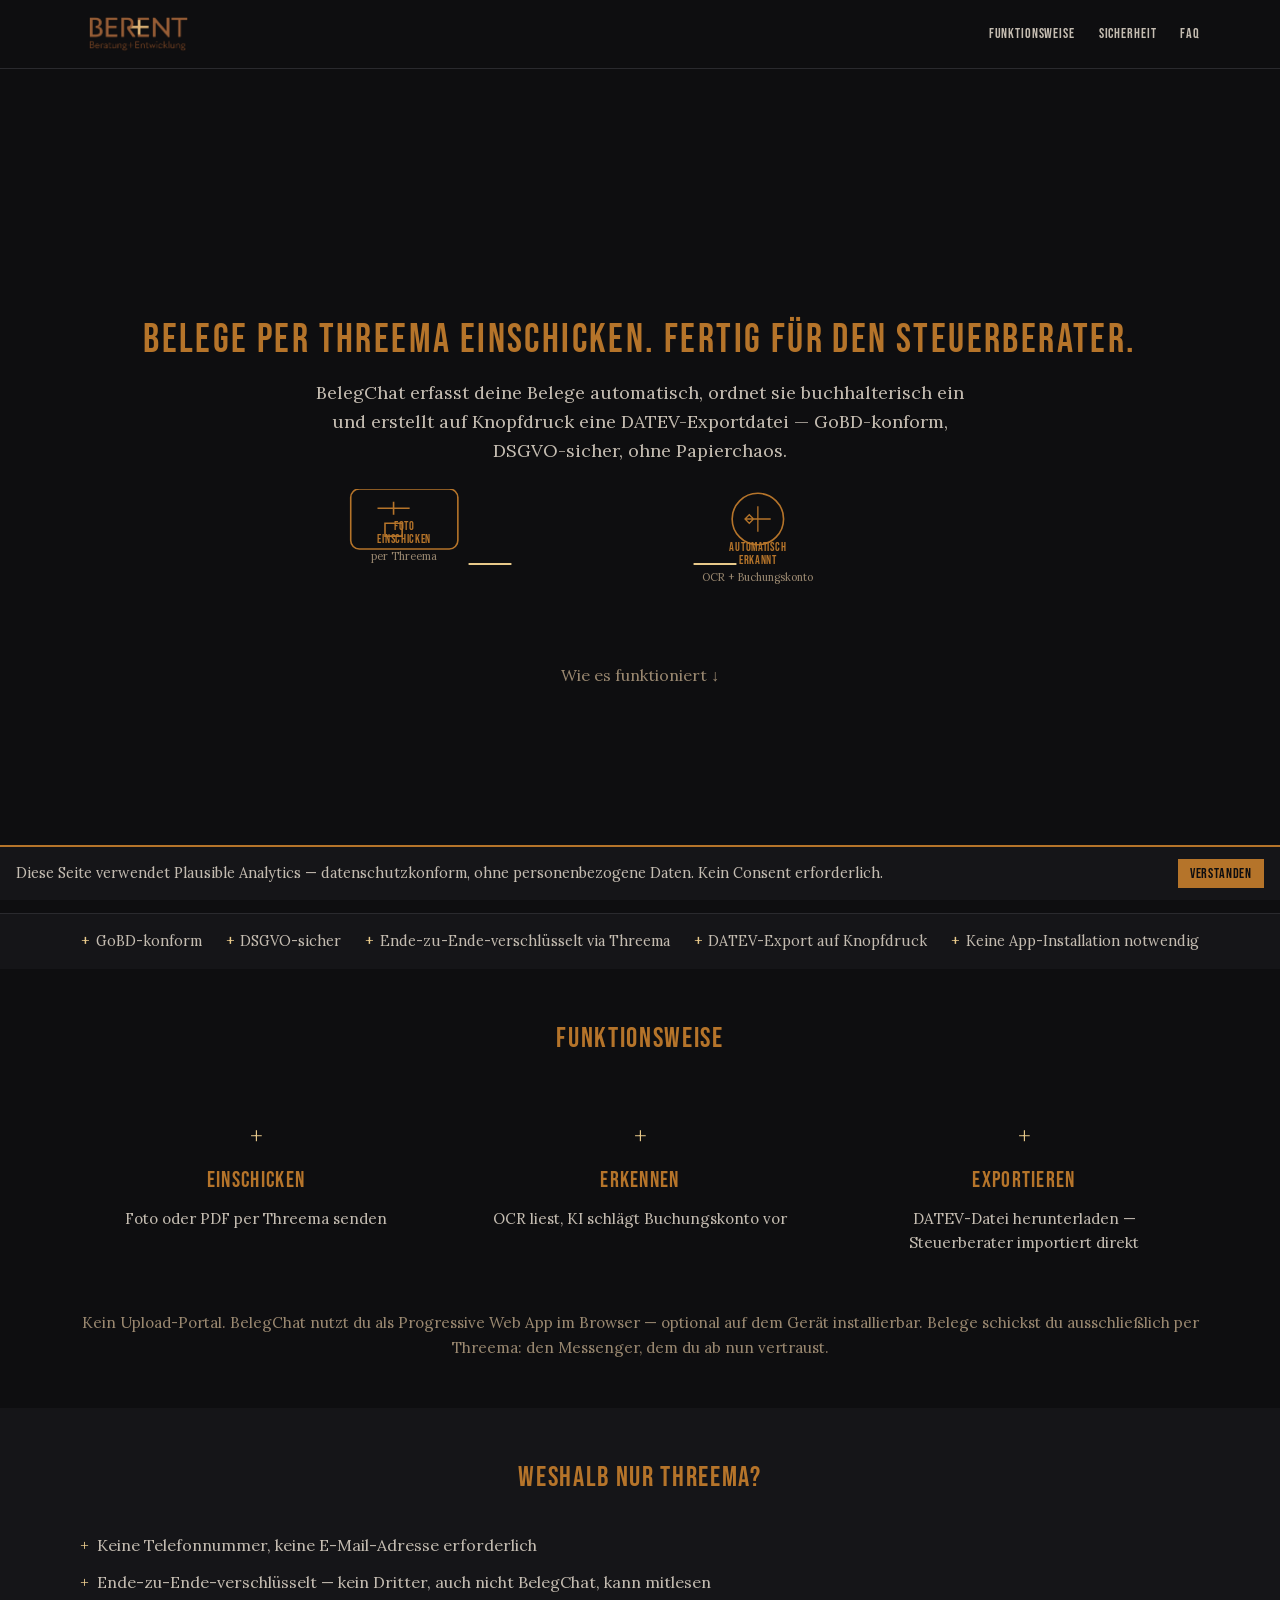
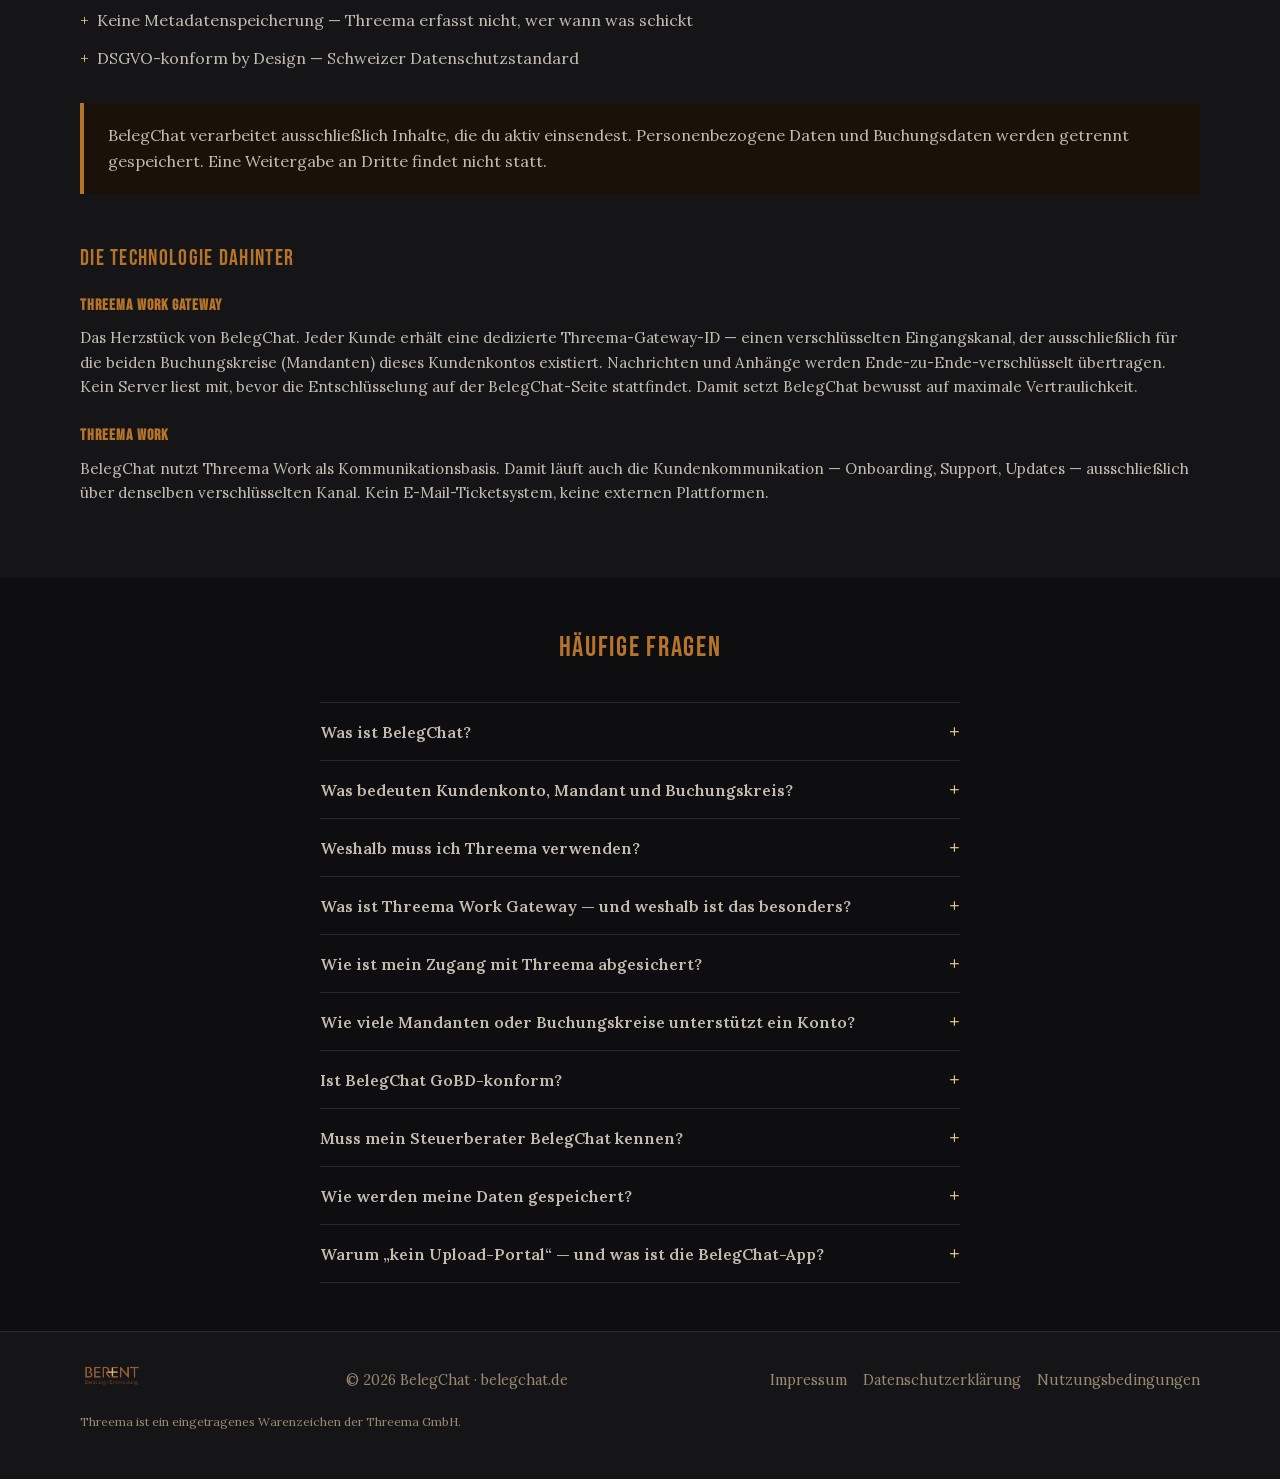
==== index.html @ 0d93204e "feat: Hero 100vh + Trust-Leiste unten, SVG-Workflow, Preise ausgeblendet, Texte (vertraust, FAQ, Man" ====
<!DOCTYPE html>
<html lang="de">
<head>
  <meta charset="UTF-8">
  <meta name="viewport" content="width=device-width, initial-scale=1.0">
  <meta name="description" content="BelegChat — Belege per Threema einschicken, fertig für den Steuerberater. GoBD-konform, DSGVO-sicher, DATEV-Export auf Knopfdruck.">
  <title>BelegChat — Belege per Threema. Fertig für den Steuerberater.</title>
  <link rel="icon" type="image/png" href="/assets/images/BE_Farbe_V3.png">
  <link rel="stylesheet" href="/assets/css/style.css">
</head>
<body>
  <header>
    <nav class="nav" role="navigation" aria-label="Hauptnavigation">
      <div class="container nav-inner">
        <div style="display: flex; align-items: center;">
          <a href="https://berent.ai" class="berent-brand" aria-label="BERENT.AI — Beratung und Entwicklung">
            <img src="/assets/images/logo_farbe_v3.webp" alt="BERENT — Beratung + Entwicklung" height="44">
          </a>
          <a href="#" class="nav-wordmark">BELEGCHAT</a>
        </div>
        <div class="nav-links">
          <a href="#funktionsweise">Funktionsweise</a>
          <a href="#sicherheit">Sicherheit</a>
          <a href="#preise" class="hide-preise">Preise</a>
          <a href="#faq">FAQ</a>
          <a href="#registrierung" class="btn-nav hide-beta">Beta-Zugang sichern</a>
        </div>
        <button type="button" class="hamburger" aria-label="Menü öffnen" aria-expanded="false" id="hamburger">
          <span></span>
          <span></span>
          <span></span>
        </button>
      </div>
      <div class="mobile-menu" id="mobile-menu" aria-hidden="true">
        <a href="#funktionsweise">Funktionsweise</a>
        <a href="#sicherheit">Sicherheit</a>
        <a href="#preise" class="hide-preise">Preise</a>
        <a href="#faq">FAQ</a>
        <a href="#registrierung" class="btn-nav hide-beta">Beta-Zugang sichern</a>
      </div>
    </nav>
  </header>

  <main>
    <section class="hero-wrapper" aria-label="Hero">
      <!-- Optional: Hintergrundbild z. B. /assets/images/hero.webp setzen -->
      <div class="hero-bg" style="background-image: url('/assets/images/hero.webp');"></div>
      <div class="hero">
        <div class="container hero-content">
          <h1>Belege per Threema einschicken. Fertig für den Steuerberater.</h1>
          <p class="subline">BelegChat erfasst deine Belege automatisch, ordnet sie buchhalterisch ein und erstellt auf Knopfdruck eine DATEV-Exportdatei — GoBD-konform, DSGVO-sicher, ohne Papierchaos.</p>
          <div class="hero-workflow" aria-hidden="true">
            <svg class="hero-workflow-svg hero-workflow--desktop" viewBox="0 0 560 140" xmlns="http://www.w3.org/2000/svg" role="img" aria-label="Workflow: Foto einschicken, automatisch erkannt, DATEV-Export">
              <defs>
                <style>.hw-label{font-family:'Bebas Neue',sans-serif;font-size:11px;fill:#B5742A;letter-spacing:0.06em}.hw-sub{font-family:Lora,serif;font-size:10px;fill:#9A8870}.hw-arrow{stroke:#E8C98A;stroke-width:2;fill:none;marker-end:url(#arrowgold)}</style>
                <marker id="arrowgold" markerWidth="8" markerHeight="8" refX="6" refY="4" orient="auto"><path d="M0 0 L8 4 L0 8 Z" fill="#E8C98A"/></marker>
              </defs>
              <g transform="translate(0,0)"><rect x="10" y="0" width="100" height="56" rx="8" fill="none" stroke="#B5742A" stroke-width="1.5"/><path d="M35 18 L65 18 M50 12 L50 24 M42 32 L58 32 L58 44 L42 44 Z" stroke="#B5742A" stroke-width="1.5" fill="none"/><text x="60" y="38" class="hw-label" text-anchor="middle">FOTO</text><text x="60" y="50" class="hw-label" text-anchor="middle">EINSCHICKEN</text><text x="60" y="66" class="hw-sub" text-anchor="middle">per Threema</text></g>
              <path d="M120 70 L160 70" class="hw-arrow"/>
              <g transform="translate(170,0)"><circle cx="220" cy="28" r="24" fill="none" stroke="#B5742A" stroke-width="1.5"/><path d="M208 28 L212 24 L216 28 L212 32 Z M220 16 L220 40 M208 28 L232 28" stroke="#B5742A" stroke-width="1.2" fill="none"/><text x="220" y="58" class="hw-label" text-anchor="middle">AUTOMATISCH</text><text x="220" y="70" class="hw-label" text-anchor="middle">ERKANNT</text><text x="220" y="86" class="hw-sub" text-anchor="middle">OCR + Buchungskonto</text></g>
              <path d="M330 70 L370 70" class="hw-arrow"/>
              <g transform="translate(380,0)"><rect x="390" y="4" width="100" height="48" rx="4" fill="none" stroke="#B5742A" stroke-width="1.5"/><text x="440" y="26" class="hw-label" text-anchor="middle">DATEV</text><text x="440" y="38" class="hw-sub" text-anchor="middle">Export</text><text x="440" y="68" class="hw-label" text-anchor="middle">DATEV-EXPORT</text><text x="440" y="86" class="hw-sub" text-anchor="middle">für den Steuerberater</text></g>
            </svg>
            <svg class="hero-workflow-svg hero-workflow--mobile" viewBox="0 0 140 400" xmlns="http://www.w3.org/2000/svg" role="img" aria-label="Workflow: Foto einschicken, automatisch erkannt, DATEV-Export">
              <defs>
                <style>.hw-label{font-family:'Bebas Neue',sans-serif;font-size:11px;fill:#B5742A;letter-spacing:0.06em}.hw-sub{font-family:Lora,serif;font-size:10px;fill:#9A8870}.hw-arrow{stroke:#E8C98A;stroke-width:2;fill:none;marker-end:url(#arrowgoldv)}</style>
                <marker id="arrowgoldv" markerWidth="8" markerHeight="8" refX="4" refY="8" orient="auto"><path d="M4 0 L8 8 L0 8 Z" fill="#E8C98A"/></marker>
              </defs>
              <g transform="translate(20,0)"><rect x="0" y="0" width="100" height="56" rx="8" fill="none" stroke="#B5742A" stroke-width="1.5"/><path d="M25 18 L55 18 M40 12 L40 24 M32 32 L48 32 L48 44 L32 44 Z" stroke="#B5742A" stroke-width="1.5" fill="none"/><text x="50" y="38" class="hw-label" text-anchor="middle">FOTO EINSCHICKEN</text><text x="50" y="54" class="hw-sub" text-anchor="middle">per Threema</text></g>
              <path d="M70 66 L70 106" class="hw-arrow"/>
              <g transform="translate(20,116)"><circle cx="50" cy="28" r="24" fill="none" stroke="#B5742A" stroke-width="1.5"/><path d="M38 28 L42 24 L46 28 L42 32 Z M50 16 L50 40 M38 28 L62 28" stroke="#B5742A" stroke-width="1.2" fill="none"/><text x="50" y="58" class="hw-label" text-anchor="middle">AUTOMATISCH ERKANNT</text><text x="50" y="74" class="hw-sub" text-anchor="middle">OCR + Buchungskonto</text></g>
              <path d="M70 182 L70 222" class="hw-arrow"/>
              <g transform="translate(20,232)"><rect x="0" y="0" width="100" height="48" rx="4" fill="none" stroke="#B5742A" stroke-width="1.5"/><text x="50" y="22" class="hw-label" text-anchor="middle">DATEV</text><text x="50" y="36" class="hw-sub" text-anchor="middle">Export</text><text x="50" y="68" class="hw-label" text-anchor="middle">DATEV-EXPORT</text><text x="50" y="84" class="hw-sub" text-anchor="middle">für den Steuerberater</text></g>
            </svg>
          </div>
          <div class="hero-buttons">
            <a href="#registrierung" class="btn-primary hide-beta" aria-label="Als Beta-Tester einschreiben">Jetzt als Beta-Tester einschreiben</a>
            <a href="#funktionsweise" class="link-secondary">Wie es funktioniert ↓</a>
          </div>
        </div>
      </div>
      <div class="hero-trust" aria-label="Vertrauensmerkmale">
        <div class="container">
          <ul class="trust-list">
            <li><span class="gold-plus" aria-hidden="true">+</span> GoBD-konform</li>
            <li><span class="gold-plus" aria-hidden="true">+</span> DSGVO-sicher</li>
            <li><span class="gold-plus" aria-hidden="true">+</span> Ende-zu-Ende-verschlüsselt via Threema</li>
            <li><span class="gold-plus" aria-hidden="true">+</span> DATEV-Export auf Knopfdruck</li>
            <li><span class="gold-plus" aria-hidden="true">+</span> Keine App-Installation notwendig</li>
          </ul>
        </div>
      </div>
    </section>

    <section id="funktionsweise" aria-labelledby="heading-funktionsweise">
      <div class="container">
        <h2 id="heading-funktionsweise" class="section-title">Funktionsweise</h2>
        <div class="steps">
          <article class="step-card">
            <span class="gold-plus" aria-hidden="true">+</span>
            <h3>Einschicken</h3>
            <p>Foto oder PDF per Threema senden</p>
          </article>
          <article class="step-card">
            <span class="gold-plus" aria-hidden="true">+</span>
            <h3>Erkennen</h3>
            <p>OCR liest, KI schlägt Buchungskonto vor</p>
          </article>
          <article class="step-card">
            <span class="gold-plus" aria-hidden="true">+</span>
            <h3>Exportieren</h3>
            <p>DATEV-Datei herunterladen — Steuerberater importiert direkt</p>
          </article>
        </div>
        <p class="steps-note">Kein Upload-Portal. BelegChat nutzt du als Progressive Web App im Browser — optional auf dem Gerät installierbar. Belege schickst du ausschließlich per Threema: den Messenger, dem du ab nun vertraust.</p>
      </div>
    </section>

    <section id="sicherheit" aria-labelledby="heading-sicherheit">
      <div class="container">
        <h2 id="heading-sicherheit" class="section-title">Weshalb nur Threema?</h2>
        <ul class="safety-list">
          <li><span class="gold-plus" aria-hidden="true">+</span> Keine Telefonnummer, keine E-Mail-Adresse erforderlich</li>
          <li><span class="gold-plus" aria-hidden="true">+</span> Ende-zu-Ende-verschlüsselt — kein Dritter, auch nicht BelegChat, kann mitlesen</li>
          <li><span class="gold-plus" aria-hidden="true">+</span> Keine Metadatenspeicherung — Threema erfasst nicht, wer wann was schickt</li>
          <li><span class="gold-plus" aria-hidden="true">+</span> DSGVO-konform by Design — Schweizer Datenschutzstandard</li>
        </ul>
        <blockquote class="info-box" cite="">
          BelegChat verarbeitet ausschließlich Inhalte, die du aktiv einsendest. Personenbezogene Daten und Buchungsdaten werden getrennt gespeichert. Eine Weitergabe an Dritte findet nicht statt.
        </blockquote>
        <div class="tech-block">
          <h3>Die Technologie dahinter</h3>
          <article>
            <h4>Threema Work Gateway</h4>
            <p>Das Herzstück von BelegChat. Jeder Kunde erhält eine dedizierte Threema-Gateway-ID — einen verschlüsselten Eingangskanal, der ausschließlich für die beiden Buchungskreise (Mandanten) dieses Kundenkontos existiert. Nachrichten und Anhänge werden Ende-zu-Ende-verschlüsselt übertragen. Kein Server liest mit, bevor die Entschlüsselung auf der BelegChat-Seite stattfindet. Damit setzt BelegChat bewusst auf maximale Vertraulichkeit.</p>
          </article>
          <article>
            <h4>Threema Work</h4>
            <p>BelegChat nutzt Threema Work als Kommunikationsbasis. Damit läuft auch die Kundenkommunikation — Onboarding, Support, Updates — ausschließlich über denselben verschlüsselten Kanal. Kein E-Mail-Ticketsystem, keine externen Plattformen.</p>
          </article>
        </div>
      </div>
    </section>

    <section id="preise" class="hide-preise" aria-labelledby="heading-preise">
      <div class="container">
        <h2 id="heading-preise" class="section-title">Ehrliche Preise</h2>
        <div class="pricing-grid">
          <article class="pricing-card">
            <h3>Standard</h3>
            <p class="label">Ab offiziellem Launch</p>
            <p class="price">19,95 €/Monat</p>
          </article>
          <article class="pricing-card featured hide-beta">
            <h3>Beta-Einstieg ★</h3>
            <p class="label">Jetzt einsteigen, dauerhaft −20 %</p>
            <p class="price">15,95 €/Monat</p>
          </article>
          <article class="pricing-card hide-gruender">
            <h3>Gründertarif</h3>
            <p class="label">Max. 20 Plätze — dauerhaft −30 % ab Launch</p>
            <p class="price">9,95 € während Beta / 13,95 € ab Launch</p>
          </article>
        </div>
        <p class="pricing-note">Alle Tarife inklusive bis zu zwei Mandanten und mindestens einer Threema-Work-ID. Abrechnung über Stripe. Monatlich kündbar.</p>
      </div>
    </section>

    <section id="registrierung" class="hide-registration" aria-labelledby="heading-registrierung">
      <div class="container">
        <h2 id="heading-registrierung" class="section-title">Registrierung</h2>
        <form action="#" method="post" aria-label="Beta-Registrierung" id="register-form">
          <div class="form-group">
            <label for="name">Name</label>
            <input type="text" id="name" name="name" placeholder="Dein Name" required>
          </div>
          <div class="form-group">
            <label for="email">E-Mail</label>
            <input type="email" id="email" name="email" placeholder="deine@email.de" required>
          </div>
          <div class="form-group">
            <label for="voucher">Gutschein-Code <span style="color: var(--text-secondary);">(optional)</span></label>
            <input type="text" id="voucher" name="voucher" placeholder="Falls vorhanden">
          </div>
          <button type="submit" class="btn-primary" aria-label="Jetzt registrieren">Jetzt registrieren</button>
          <p class="form-note">Mit der Registrierung stimmst du unseren Nutzungsbedingungen zu. Deine Daten werden ausschließlich zur Kontoverwaltung verwendet.</p>
        </form>
      </div>
    </section>

    <section id="faq" aria-labelledby="heading-faq">
      <div class="container">
        <h2 id="heading-faq" class="section-title">Häufige Fragen</h2>
        <ul class="faq-list">
          <li class="faq-item">
            <button type="button" class="faq-question" aria-expanded="false" aria-controls="faq-1" id="faq-q1">
              Was ist BelegChat?
              <span class="faq-icon" aria-hidden="true">+</span>
            </button>
            <div class="faq-answer" id="faq-1" role="region" aria-labelledby="faq-q1">
              <div class="faq-answer-inner">
                BelegChat ist eine digitale Buchhaltungshilfe für Selbstständige und Kleinunternehmer in Deutschland. Du schickst deine Belege per Threema ein — BelegChat erkennt sie automatisch, ordnet sie einem Buchungskonto zu und erstellt eine DATEV-Exportdatei für deinen Steuerberater. Alles GoBD-konform, DSGVO-sicher, ohne Papierchaos.
              </div>
            </div>
          </li>
          <li class="faq-item">
            <button type="button" class="faq-question" aria-expanded="false" aria-controls="faq-1b" id="faq-q1b">
              Was bedeuten Kundenkonto, Mandant und Buchungskreis?
              <span class="faq-icon" aria-hidden="true">+</span>
            </button>
            <div class="faq-answer" id="faq-1b" role="region" aria-labelledby="faq-q1b">
              <div class="faq-answer-inner">
                <strong>Kundenkonto:</strong> Dein BelegChat-Zugang. Ein Kundenkonto entspricht einem Vertrag und kann bis zu zwei Mandanten umfassen.<br>
                <strong>Mandant / Buchungskreis:</strong> Ein Mandant ist ein buchhalterisch getrennter Bereich — z. B. eine Firma oder ein Gewerbe. Jeder Mandant hat seine eigene Threema-Anbindung und seine eigenen Belege sowie Buchungssätze. Zwei Mandanten unter einem Konto sind strikt getrennt: Kein gegenseitiger Einblick, keine gemeinsamen Daten.
              </div>
            </div>
          </li>
          <li class="faq-item">
            <button type="button" class="faq-question" aria-expanded="false" aria-controls="faq-2" id="faq-q2">
              Weshalb muss ich Threema verwenden?
              <span class="faq-icon" aria-hidden="true">+</span>
            </button>
            <div class="faq-answer" id="faq-2" role="region" aria-labelledby="faq-q2">
              <div class="faq-answer-inner">
                Threema ist der einzige Messenger, der Ende-zu-Ende-Verschlüsselung mit vollständiger Anonymität verbindet — keine Telefonnummer, keine E-Mail-Adresse erforderlich. Für Belege mit sensiblen Geschäftsdaten ist das keine Komfort-Entscheidung, sondern eine datenschutzrechtliche. BelegChat nutzt darüber hinaus Threema Work Gateway: Jedes Kundenkonto erhält eine eigene, dedizierte Eingangs-ID. Was du einschickst, bleibt ausschließlich in deinen Buchungskreisen (Mandanten) dieses Kontos.
              </div>
            </div>
          </li>
          <li class="faq-item">
            <button type="button" class="faq-question" aria-expanded="false" aria-controls="faq-3" id="faq-q3">
              Was ist Threema Work Gateway — und weshalb ist das besonders?
              <span class="faq-icon" aria-hidden="true">+</span>
            </button>
            <div class="faq-answer" id="faq-3" role="region" aria-labelledby="faq-q3">
              <div class="faq-answer-inner">
                Threema Work Gateway ist eine API-Schnittstelle, über die Unternehmen verschlüsselte Nachrichten senden und empfangen können — programmatisch, automatisiert, ohne dass ein Mensch mitlesen kann. BelegChat nutzt diese Schnittstelle, um für jedes Kundenkonto einen eigenen, verschlüsselten Eingangskanal zu betreiben und setzt damit bewusst auf maximale Vertraulichkeit.
              </div>
            </div>
          </li>
          <li class="faq-item">
            <button type="button" class="faq-question" aria-expanded="false" aria-controls="faq-4" id="faq-q4">
              Wie ist mein Zugang mit Threema abgesichert?
              <span class="faq-icon" aria-hidden="true">+</span>
            </button>
            <div class="faq-answer" id="faq-4" role="region" aria-labelledby="faq-q4">
              <div class="faq-answer-inner">
                Zu Beginn des Onboardings erstellst du ein Threema-Backup, das auf dem Server gespeichert wird. Dieses Backup ist fester Bestandteil der Einrichtung und unumgänglich. Deine Threema-ID geht nur dann verloren, wenn das Kennwort für dieses Backup verloren geht. So ist dein Zugang zum BelegChat-Eingang bestmöglich abgesichert.
              </div>
            </div>
          </li>
          <li class="faq-item">
            <button type="button" class="faq-question" aria-expanded="false" aria-controls="faq-5" id="faq-q5">
              Wie viele Mandanten oder Buchungskreise unterstützt ein Konto?
              <span class="faq-icon" aria-hidden="true">+</span>
            </button>
            <div class="faq-answer" id="faq-5" role="region" aria-labelledby="faq-q5">
              <div class="faq-answer-inner">
                Ein Kundenkonto unterstützt bis zu zwei Mandanten — zum Beispiel ein Unternehmen und ein zweites Geschäft, oder zwei Partner mit je einer eigenen Threema-ID. Jeder Buchungskreis ist strikt getrennt: Kein gegenseitiger Einblick, keine gemeinsamen Daten.
              </div>
            </div>
          </li>
          <li class="faq-item">
            <button type="button" class="faq-question" aria-expanded="false" aria-controls="faq-6" id="faq-q6">
              Ist BelegChat GoBD-konform?
              <span class="faq-icon" aria-hidden="true">+</span>
            </button>
            <div class="faq-answer" id="faq-6" role="region" aria-labelledby="faq-q6">
              <div class="faq-answer-inner">
                BelegChat stellt die technischen Mittel bereit, die eine GoBD-konforme Arbeitsweise ermöglichen: Belege werden unveränderlich archiviert, alle Änderungen werden protokolliert, verbuchte Buchungssätze sind dauerhaft gesperrt. Die Verantwortung für die Einhaltung der GoBD liegt beim Nutzer — BelegChat ist Werkzeug und Auftragsverarbeiter, keine Buchhaltungssoftware.
              </div>
            </div>
          </li>
          <li class="faq-item">
            <button type="button" class="faq-question" aria-expanded="false" aria-controls="faq-7" id="faq-q7">
              Muss mein Steuerberater BelegChat kennen?
              <span class="faq-icon" aria-hidden="true">+</span>
            </button>
            <div class="faq-answer" id="faq-7" role="region" aria-labelledby="faq-q7">
              <div class="faq-answer-inner">
                Nein. Dein Steuerberater erhält eine Standard-DATEV-Exportdatei, die er direkt in DATEV Unternehmen online importieren kann. Kein neues Programm, keine Schulung, kein zusätzlicher Aufwand auf seiner Seite.
              </div>
            </div>
          </li>
          <li class="faq-item hide-beta">
            <button type="button" class="faq-question" aria-expanded="false" aria-controls="faq-8" id="faq-q8">
              Was bedeutet Beta-Phase?
              <span class="faq-icon" aria-hidden="true">+</span>
            </button>
            <div class="faq-answer" id="faq-8" role="region" aria-labelledby="faq-q8">
              <div class="faq-answer-inner">
                BelegChat befindet sich in der aktiven Entwicklungsphase. Beta-Tester nutzen das Produkt zu einem dauerhaft vergünstigten Preis und geben aktiv Rückmeldung. Im Gegenzug erhalten sie priorisierten Support direkt über Threema Work und dauerhaften Zugang zum vergünstigten Tarif — auch nach dem offiziellen Launch.
              </div>
            </div>
          </li>
          <li class="faq-item">
            <button type="button" class="faq-question" aria-expanded="false" aria-controls="faq-9" id="faq-q9">
              Wie werden meine Daten gespeichert?
              <span class="faq-icon" aria-hidden="true">+</span>
            </button>
            <div class="faq-answer" id="faq-9" role="region" aria-labelledby="faq-q9">
              <div class="faq-answer-inner">
                Personenbezogene Daten und Buchungsdaten werden in getrennten Datenbanken gespeichert (Zwei-Datenbank-Architektur mit Pseudonymisierung). Ein Kundenkonto unterstützt bis zu zwei Mandanten. Belegdateien liegen verschlüsselt im Storage-System. Alle eingehenden Daten kommen Ende-zu-Ende-verschlüsselt über Threema — kein Klartext-Eingang über unsichere Kanäle. Für alle externen Dienstleister (Supabase, Stripe u. a.) bestehen Auftragsverarbeitungsverträge gemäß Art. 28 DSGVO.
              </div>
            </div>
          </li>
          <li class="faq-item">
            <button type="button" class="faq-question" aria-expanded="false" aria-controls="faq-10" id="faq-q10">
              Warum „kein Upload-Portal“ — und was ist die BelegChat-App?
              <span class="faq-icon" aria-hidden="true">+</span>
            </button>
            <div class="faq-answer" id="faq-10" role="region" aria-labelledby="faq-q10">
              <div class="faq-answer-inner">
                BelegChat kommt ohne separates Upload-Portal aus: Deine Belege schickst du direkt per Threema — kein separates Hochlade-Formular, kein zusätzlicher Kanal. Die Oberfläche, in der du Belege prüfst, Buchungskonten zuweist und den DATEV-Export erstellst, ist eine <strong>Progressive Web App (PWA)</strong>: Du nutzt BelegChat im Browser oder installierst die PWA optional auf deinem Gerät („Zum Startbildschirm hinzufügen“). Kein App-Store, keine native Installation. Der Eingang für Belege bleibt dabei immer Threema — der Messenger, dem du ab nun vertraust.
              </div>
            </div>
          </li>
        </ul>
      </div>
    </section>

    <section class="cta-banner hide-gruender" aria-label="Gründer-Plätze">
      <div class="container">
        <h2>Noch 20 Gründer-Plätze verfügbar</h2>
        <p class="subline">Dauerhaft 30 % unter dem regulären Preis. Solange das Konto aktiv bleibt.</p>
        <a href="#registrierung" class="btn-primary" aria-label="Jetzt einschreiben">Jetzt einschreiben</a>
      </div>
    </section>
  </main>

  <footer class="footer" role="contentinfo">
    <div class="container footer-inner">
      <a href="https://berent.ai" class="footer-brand" aria-label="BERENT.AI">
        <img src="/assets/images/logo_farbe_v3.webp" alt="BERENT — Beratung + Entwicklung" height="24">
      </a>
      <span class="footer-copy">© 2026 BelegChat · belegchat.de</span>
      <nav class="footer-links" aria-label="Rechtliche Links">
        <a href="/impressum.html">Impressum</a>
        <a href="#">Datenschutzerklärung</a>
        <a href="#">Nutzungsbedingungen</a>
      </nav>
    </div>
    <div class="container">
      <p class="footer-trademark">Threema ist ein eingetragenes Warenzeichen der Threema GmbH.</p>
    </div>
  </footer>

  <div class="cookie-banner" id="cookie-banner" role="dialog" aria-label="Hinweis zu Analytics">
    <p>Diese Seite verwendet Plausible Analytics — datenschutzkonform, ohne personenbezogene Daten. Kein Consent erforderlich.</p>
    <button type="button" class="btn-dismiss" id="cookie-dismiss" aria-label="Banner schließen">Verstanden</button>
  </div>

  <script defer src="https://plausible.io/js/script.js" data-domain="belegchat.de"></script>
  <script>
    (function() {
      // Cookie-Banner: ausblenden wenn banner_dismissed=1
      function getCookie(name) {
        var v = document.cookie.match('(^|;) ?' + name + '=([^;]*)(;|$)');
        return v ? v[2] : null;
      }
      function setCookie(name, value, days) {
        var d = new Date();
        d.setTime(d.getTime() + (days * 24 * 60 * 60 * 1000));
        document.cookie = name + '=' + value + ';path=/;expires=' + d.toUTCString();
      }
      var banner = document.getElementById('cookie-banner');
      var dismiss = document.getElementById('cookie-dismiss');
      if (getCookie('banner_dismissed') === '1') {
        banner.classList.add('is-hidden');
      }
      if (dismiss) {
        dismiss.addEventListener('click', function() {
          setCookie('banner_dismissed', '1', 365);
          banner.classList.add('is-hidden');
        });
      }

      // Mobile Menu
      var hamburger = document.getElementById('hamburger');
      var mobileMenu = document.getElementById('mobile-menu');
      if (hamburger && mobileMenu) {
        hamburger.addEventListener('click', function() {
          var open = mobileMenu.classList.toggle('is-open');
          hamburger.setAttribute('aria-expanded', open);
          hamburger.setAttribute('aria-label', open ? 'Menü schließen' : 'Menü öffnen');
        });
        mobileMenu.querySelectorAll('a').forEach(function(a) {
          a.addEventListener('click', function() {
            mobileMenu.classList.remove('is-open');
            hamburger.setAttribute('aria-expanded', 'false');
            hamburger.setAttribute('aria-label', 'Menü öffnen');
          });
        });
      }

      // Registrierungsformular: Submit verhindern (MVP, kein Backend)
      var form = document.getElementById('register-form');
      if (form) {
        form.addEventListener('submit', function(e) {
          e.preventDefault();
          alert('Registrierung wird bald aktiv. Danke für dein Interesse!');
        });
      }

      // FAQ Akkordeon (vanilla JS)
      document.querySelectorAll('.faq-question').forEach(function(btn) {
        btn.addEventListener('click', function() {
          var item = this.closest('.faq-item');
          var wasOpen = item.classList.contains('is-open');
          document.querySelectorAll('.faq-item').forEach(function(i) {
            i.classList.remove('is-open');
            i.querySelector('.faq-question').setAttribute('aria-expanded', 'false');
          });
          if (!wasOpen) {
            item.classList.add('is-open');
            this.setAttribute('aria-expanded', 'true');
          }
        });
      });
    })();
  </script>
</body>
</html>
---- assets/css/style.css ----
/* ==========================================================================
   BelegChat Landing — BERENT CI, DSGVO-konform (lokale Schriften)
   ========================================================================== */

/* --- Fonts (lokal, kein CDN) --- */
@font-face {
  font-family: 'Bebas Neue';
  src: url('/assets/fonts/bebas-neue-regular.woff2') format('woff2');
  font-weight: 400;
  font-display: swap;
}

@font-face {
  font-family: 'Lora';
  src: url('/assets/fonts/lora-300.woff2') format('woff2');
  font-weight: 300;
  font-display: swap;
}

@font-face {
  font-family: 'Lora';
  src: url('/assets/fonts/lora-400.woff2') format('woff2');
  font-weight: 400;
  font-display: swap;
}

@font-face {
  font-family: 'Lora';
  src: url('/assets/fonts/lora-600.woff2') format('woff2');
  font-weight: 600;
  font-display: swap;
}

/* --- CSS Custom Properties (BERENT CI — Anthrazit) --- */
:root {
  --bg: #0e0e10;
  --copper: #B5742A;
  --gold: #E8C98A;
  --text: #C4BCB1;
  --text-secondary: #9A8870;
  --card-bg: #151518;
  --border: #2a2a2e;
  --info-bg: #1A1208;
}

/* --- Base --- */
html {
  scroll-behavior: smooth;
}

*,
*::before,
*::after {
  box-sizing: border-box;
}

body {
  margin: 0;
  font-family: 'Lora', serif;
  font-weight: 400;
  font-size: 1rem;
  line-height: 1.6;
  color: var(--text);
  background: var(--bg);
}

/* --- Typography --- */
h1, h2, h3, .headline {
  font-family: 'Bebas Neue', sans-serif;
  font-weight: 400;
  text-transform: uppercase;
  letter-spacing: 0.06em;
  color: var(--copper);
}

h1 {
  font-size: clamp(1.75rem, 4vw, 2.5rem);
  line-height: 1.15;
  margin: 0 0 1rem;
}

h2 {
  font-size: clamp(1.35rem, 3vw, 1.75rem);
  margin: 0 0 1.25rem;
}

h3 {
  font-size: clamp(1.1rem, 2.5vw, 1.35rem);
  margin: 0 0 0.75rem;
}

p {
  margin: 0 0 1rem;
}

.gold-plus {
  color: var(--gold);
  font-weight: 400;
}

/* --- Layout --- */
.container {
  width: 100%;
  max-width: 1200px;
  margin: 0 auto;
  padding: 0 1.25rem;
}

@media (min-width: 768px) {
  .container {
    padding: 0 2rem;
  }
}

@media (min-width: 1200px) {
  .container {
    padding: 0 2.5rem;
  }
}

/* --- Navigation --- */
.nav {
  position: sticky;
  top: 0;
  z-index: 100;
  background: var(--bg);
  border-bottom: 1px solid var(--border);
  padding: 0.75rem 0;
}

.nav-inner {
  display: flex;
  align-items: center;
  justify-content: space-between;
  gap: 1rem;
}

.berent-brand {
  display: flex;
  align-items: center;
  text-decoration: none;
}

.berent-brand img {
  height: 44px;
  width: auto;
  display: block;
}

.nav-wordmark {
  display: none; /* Nur Logo, kein BELEGCHAT-Wordmark */
  font-family: 'Bebas Neue', sans-serif;
  font-size: 1.25rem;
  letter-spacing: 0.06em;
  color: var(--copper);
  margin-left: 1rem;
  text-decoration: none;
}

.nav-links {
  display: none;
  align-items: center;
  gap: 1.5rem;
}

@media (min-width: 768px) {
  .nav-links {
    display: flex;
  }
}

.nav-links a {
  font-family: 'Bebas Neue', sans-serif;
  font-size: 0.9rem;
  letter-spacing: 0.06em;
  color: var(--text);
  text-decoration: none;
  text-transform: uppercase;
}

.nav-links a:hover {
  color: var(--copper);
}

.btn-nav {
  display: inline-block;
  padding: 0.5rem 1rem;
  font-family: 'Bebas Neue', sans-serif;
  font-size: 0.9rem;
  letter-spacing: 0.06em;
  text-transform: uppercase;
  background: var(--copper);
  color: var(--bg);
  border: none;
  text-decoration: none;
  cursor: pointer;
  white-space: nowrap;
}

.btn-nav:hover {
  filter: brightness(1.1);
}

/* Hamburger */
.hamburger {
  display: flex;
  flex-direction: column;
  justify-content: center;
  gap: 5px;
  width: 28px;
  height: 28px;
  padding: 0;
  background: none;
  border: none;
  cursor: pointer;
  aria-label: "Menü öffnen";
}

@media (min-width: 768px) {
  .hamburger {
    display: none;
  }
}

.hamburger span {
  display: block;
  width: 100%;
  height: 2px;
  background: var(--copper);
}

.mobile-menu {
  display: none;
  position: absolute;
  top: 100%;
  left: 0;
  right: 0;
  background: var(--bg);
  border-bottom: 1px solid var(--border);
  padding: 1rem;
  flex-direction: column;
  gap: 0.75rem;
}

.mobile-menu.is-open {
  display: flex;
}

.mobile-menu a,
.mobile-menu .btn-nav {
  display: block;
  text-align: center;
}

/* --- Hero --- */
/* Ausblenden (vorübergehend): Beta, Registrierung, Gründer, Preise */
.hide-beta,
.hide-registration,
.hide-gruender,
.hide-preise {
  display: none !important;
}

/* --- Hero displayfüllend, Trust-Leiste absolut unten (wie berentai) --- */
.hero-wrapper {
  position: relative;
  min-height: 100vh;
  min-height: 100svh;
  display: flex;
  flex-direction: column;
}

.hero-wrapper .hero-bg {
  position: absolute;
  inset: 0;
  background-size: cover;
  background-position: center;
  background-color: var(--bg);
}
.hero-wrapper .hero-bg::after {
  content: '';
  position: absolute;
  inset: 0;
  background: linear-gradient(to bottom, rgba(14,14,16,0.5) 0%, var(--bg) 90%);
  pointer-events: none;
}

.hero {
  position: relative;
  flex: 1;
  display: flex;
  align-items: center;
  justify-content: center;
  padding: 3rem 0 5rem;
  text-align: center;
}

.hero .subline {
  font-size: 1.125rem;
  color: var(--text);
  max-width: 42rem;
  margin: 0 auto 1.5rem;
}

.hero-workflow {
  max-width: 600px;
  margin: 0 auto 1.5rem;
}

.hero-workflow-svg {
  width: 100%;
  height: auto;
  display: block;
}

.hero-workflow--mobile {
  display: none;
}

@media (min-width: 768px) {
  .hero-workflow--mobile {
    display: none;
  }
  .hero-workflow--desktop {
    display: block;
  }
}

@media (max-width: 767px) {
  .hero-workflow--desktop {
    display: none;
  }
  .hero-workflow--mobile {
    display: block;
  }
}

.hero-buttons {
  display: flex;
  flex-direction: column;
  align-items: center;
  gap: 1rem;
}

@media (min-width: 768px) {
  .hero-buttons {
    flex-direction: row;
    justify-content: center;
  }
}

.btn-primary {
  display: inline-block;
  padding: 0.75rem 1.5rem;
  font-family: 'Bebas Neue', sans-serif;
  font-size: 1rem;
  letter-spacing: 0.06em;
  text-transform: uppercase;
  background: var(--copper);
  color: var(--bg);
  border: none;
  text-decoration: none;
  cursor: pointer;
}

.btn-primary:hover {
  filter: brightness(1.1);
}

.hero .link-secondary {
  font-family: 'Lora', serif;
  color: var(--text-secondary);
  text-decoration: none;
}

.hero .link-secondary:hover {
  color: var(--gold);
}

/* Trust-Leiste absolut am unteren Rand der Hero (wie berentai) */
.hero-trust {
  position: absolute;
  bottom: 0;
  left: 0;
  right: 0;
  background: var(--card-bg);
  padding: 1rem 0;
  border-top: 1px solid var(--border);
}

.trust-bar {
  background: var(--card-bg);
  padding: 1rem 0;
  border-top: 1px solid var(--border);
  border-bottom: 1px solid var(--border);
}

.trust-list {
  list-style: none;
  margin: 0;
  padding: 0;
  display: flex;
  flex-wrap: wrap;
  justify-content: center;
  gap: 1rem 1.5rem;
  font-size: 0.9rem;
  color: var(--text);
}

.trust-list li {
  display: flex;
  align-items: center;
  gap: 0.35rem;
}

.trust-list .gold-plus {
  flex-shrink: 0;
}

/* --- Section generic --- */
section {
  padding: 3rem 0;
}

.section-title {
  text-align: center;
  margin-bottom: 2rem;
}

/* --- Funktionsweise --- */
#funktionsweise {
  background: var(--bg);
}

.steps {
  display: grid;
  grid-template-columns: 1fr;
  gap: 2rem;
  margin-bottom: 2rem;
}

@media (min-width: 768px) {
  .steps {
    grid-template-columns: repeat(3, 1fr);
  }
}

.step-card {
  text-align: center;
  padding: 1.5rem 1rem;
}

.step-card .gold-plus {
  font-size: 1.5rem;
  display: block;
  margin-bottom: 0.5rem;
}

.step-card h3 {
  margin-bottom: 0.5rem;
}

.step-card p {
  font-size: 0.95rem;
  color: var(--text);
  margin: 0;
}

.steps-note {
  text-align: center;
  font-size: 0.95rem;
  color: var(--text-secondary);
  margin: 0;
}

/* --- Sicherheit --- */
#sicherheit {
  background: var(--card-bg);
}

.safety-list {
  list-style: none;
  margin: 0 0 2rem;
  padding: 0;
}

.safety-list li {
  display: flex;
  align-items: flex-start;
  gap: 0.5rem;
  margin-bottom: 0.75rem;
}

.safety-list .gold-plus {
  flex-shrink: 0;
}

.info-box {
  background: var(--info-bg);
  border-left: 4px solid var(--copper);
  padding: 1.25rem 1.5rem;
  margin: 2rem 0;
  font-family: 'Lora', serif;
  color: var(--text);
}

.tech-block {
  margin-top: 3rem;
}

.tech-block h3 {
  margin-bottom: 1rem;
}

.tech-block article {
  margin-bottom: 1.5rem;
}

.tech-block article h4 {
  font-family: 'Bebas Neue', sans-serif;
  font-size: 1rem;
  letter-spacing: 0.06em;
  color: var(--copper);
  margin: 0 0 0.5rem;
}

.tech-block article p {
  margin: 0;
  font-size: 0.95rem;
}

/* --- Preise --- */
#preise {
  background: var(--bg);
}

.pricing-grid {
  display: grid;
  grid-template-columns: 1fr;
  gap: 1.5rem;
  margin-bottom: 1.5rem;
}

@media (min-width: 768px) {
  .pricing-grid {
    grid-template-columns: repeat(3, 1fr);
    align-items: stretch;
  }
}

.pricing-card {
  background: var(--card-bg);
  border: 1px solid var(--border);
  padding: 1.5rem;
}

.pricing-card.featured {
  border-color: var(--copper);
  border-width: 2px;
}

.pricing-card h3 {
  margin-bottom: 0.25rem;
}

.pricing-card .label {
  font-size: 0.85rem;
  color: var(--text-secondary);
  margin-bottom: 0.5rem;
}

.pricing-card .price {
  font-family: 'Bebas Neue', sans-serif;
  font-size: 1.25rem;
  color: var(--copper);
  margin-bottom: 0.5rem;
}

.pricing-note {
  text-align: center;
  font-size: 0.85rem;
  color: var(--text-secondary);
  margin: 0;
}

/* --- Registrierung --- */
#registrierung {
  background: var(--card-bg);
}

.form-group {
  margin-bottom: 1rem;
}

.form-group label {
  display: block;
  font-size: 0.9rem;
  color: var(--text);
  margin-bottom: 0.35rem;
}

.form-group input {
  width: 100%;
  max-width: 24rem;
  padding: 0.6rem 0.75rem;
  font-family: 'Lora', serif;
  font-size: 1rem;
  color: var(--text);
  background: var(--bg);
  border: 1px solid var(--border);
}

.form-group input::placeholder {
  color: var(--text-secondary);
}

.form-note {
  font-size: 0.85rem;
  color: var(--text-secondary);
  margin-top: 1rem;
}

/* --- FAQ --- */
#faq {
  background: var(--bg);
}

.faq-list {
  margin: 0;
  padding: 0;
  list-style: none;
  max-width: 40rem;
  margin-left: auto;
  margin-right: auto;
}

.faq-item {
  border-bottom: 1px solid var(--border);
}

.faq-item:first-child {
  border-top: 1px solid var(--border);
}

.faq-question {
  width: 100%;
  display: flex;
  align-items: center;
  justify-content: space-between;
  gap: 1rem;
  padding: 1rem 0;
  font-family: 'Lora', serif;
  font-size: 1rem;
  font-weight: 600;
  color: var(--text);
  background: none;
  border: none;
  cursor: pointer;
  text-align: left;
}

.faq-question:hover {
  color: var(--copper);
}

.faq-icon {
  flex-shrink: 0;
  color: var(--gold);
  font-size: 1.25rem;
  transition: transform 0.2s ease;
}

.faq-item.is-open .faq-icon {
  transform: rotate(45deg);
}

.faq-answer {
  overflow: hidden;
  max-height: 0;
  transition: max-height 0.3s ease;
}

.faq-item.is-open .faq-answer {
  max-height: 2000px;
}

.faq-answer-inner {
  padding: 0 0 1rem;
  font-size: 0.95rem;
  color: var(--text);
  line-height: 1.6;
}

/* --- CTA Banner --- */
.cta-banner {
  background: var(--copper);
  color: var(--bg);
  padding: 2.5rem 0;
  text-align: center;
}

.cta-banner h2 {
  color: var(--bg);
  margin-bottom: 0.5rem;
}

.cta-banner .subline {
  font-family: 'Lora', serif;
  margin-bottom: 1rem;
}

.cta-banner .btn-primary {
  background: var(--bg);
  color: var(--copper);
}

.cta-banner .btn-primary:hover {
  filter: brightness(0.9);
}

/* --- Footer --- */
.footer {
  background: var(--card-bg);
  padding: 2rem 0;
  border-top: 1px solid var(--border);
}

.footer-inner {
  display: flex;
  flex-wrap: wrap;
  align-items: center;
  justify-content: space-between;
  gap: 1rem;
}

.footer-brand img {
  height: 24px;
  width: auto;
}

.footer-copy {
  font-size: 0.9rem;
  color: var(--text-secondary);
}

.footer-links {
  display: flex;
  gap: 1rem;
}

.footer-links a {
  font-size: 0.9rem;
  color: var(--text-secondary);
  text-decoration: none;
}

.footer-links a:hover {
  color: var(--copper);
}

.footer-trademark {
  width: 100%;
  margin-top: 1rem;
  font-size: 0.75rem;
  color: var(--text-secondary);
}

/* --- Impressum / Rechtliche Seiten --- */
.container--narrow {
  max-width: 42rem;
}

.impressum-section h1 {
  margin-bottom: 1.5rem;
}

.impressum-section h2 {
  margin-top: 2rem;
  margin-bottom: 0.75rem;
}

.impressum-block {
  margin-bottom: 1.5rem;
  line-height: 1.7;
}

.impressum-note {
  font-size: 0.95rem;
  color: var(--text-secondary);
  margin-top: 1.5rem;
}

.impressum-back {
  margin-top: 2.5rem;
  padding-top: 1.5rem;
  border-top: 1px solid var(--border);
}

.link-impressum {
  color: var(--copper);
  text-decoration: none;
}

.link-impressum:hover {
  color: var(--gold);
}

/* --- Cookie Banner --- */
.cookie-banner {
  position: fixed;
  bottom: 0;
  left: 0;
  right: 0;
  background: var(--card-bg);
  border-top: 2px solid var(--copper);
  padding: 0.75rem 1rem;
  display: flex;
  flex-wrap: wrap;
  align-items: center;
  justify-content: space-between;
  gap: 0.75rem;
  z-index: 200;
}

.cookie-banner.is-hidden {
  display: none;
}

.cookie-banner p {
  margin: 0;
  font-size: 0.9rem;
  color: var(--text);
  flex: 1;
  min-width: 200px;
}

.cookie-banner .btn-dismiss {
  padding: 0.4rem 0.75rem;
  font-family: 'Bebas Neue', sans-serif;
  font-size: 0.85rem;
  letter-spacing: 0.06em;
  text-transform: uppercase;
  background: var(--copper);
  color: var(--bg);
  border: none;
  cursor: pointer;
  flex-shrink: 0;
}

.cookie-banner .btn-dismiss:hover {
  filter: brightness(1.1);
}
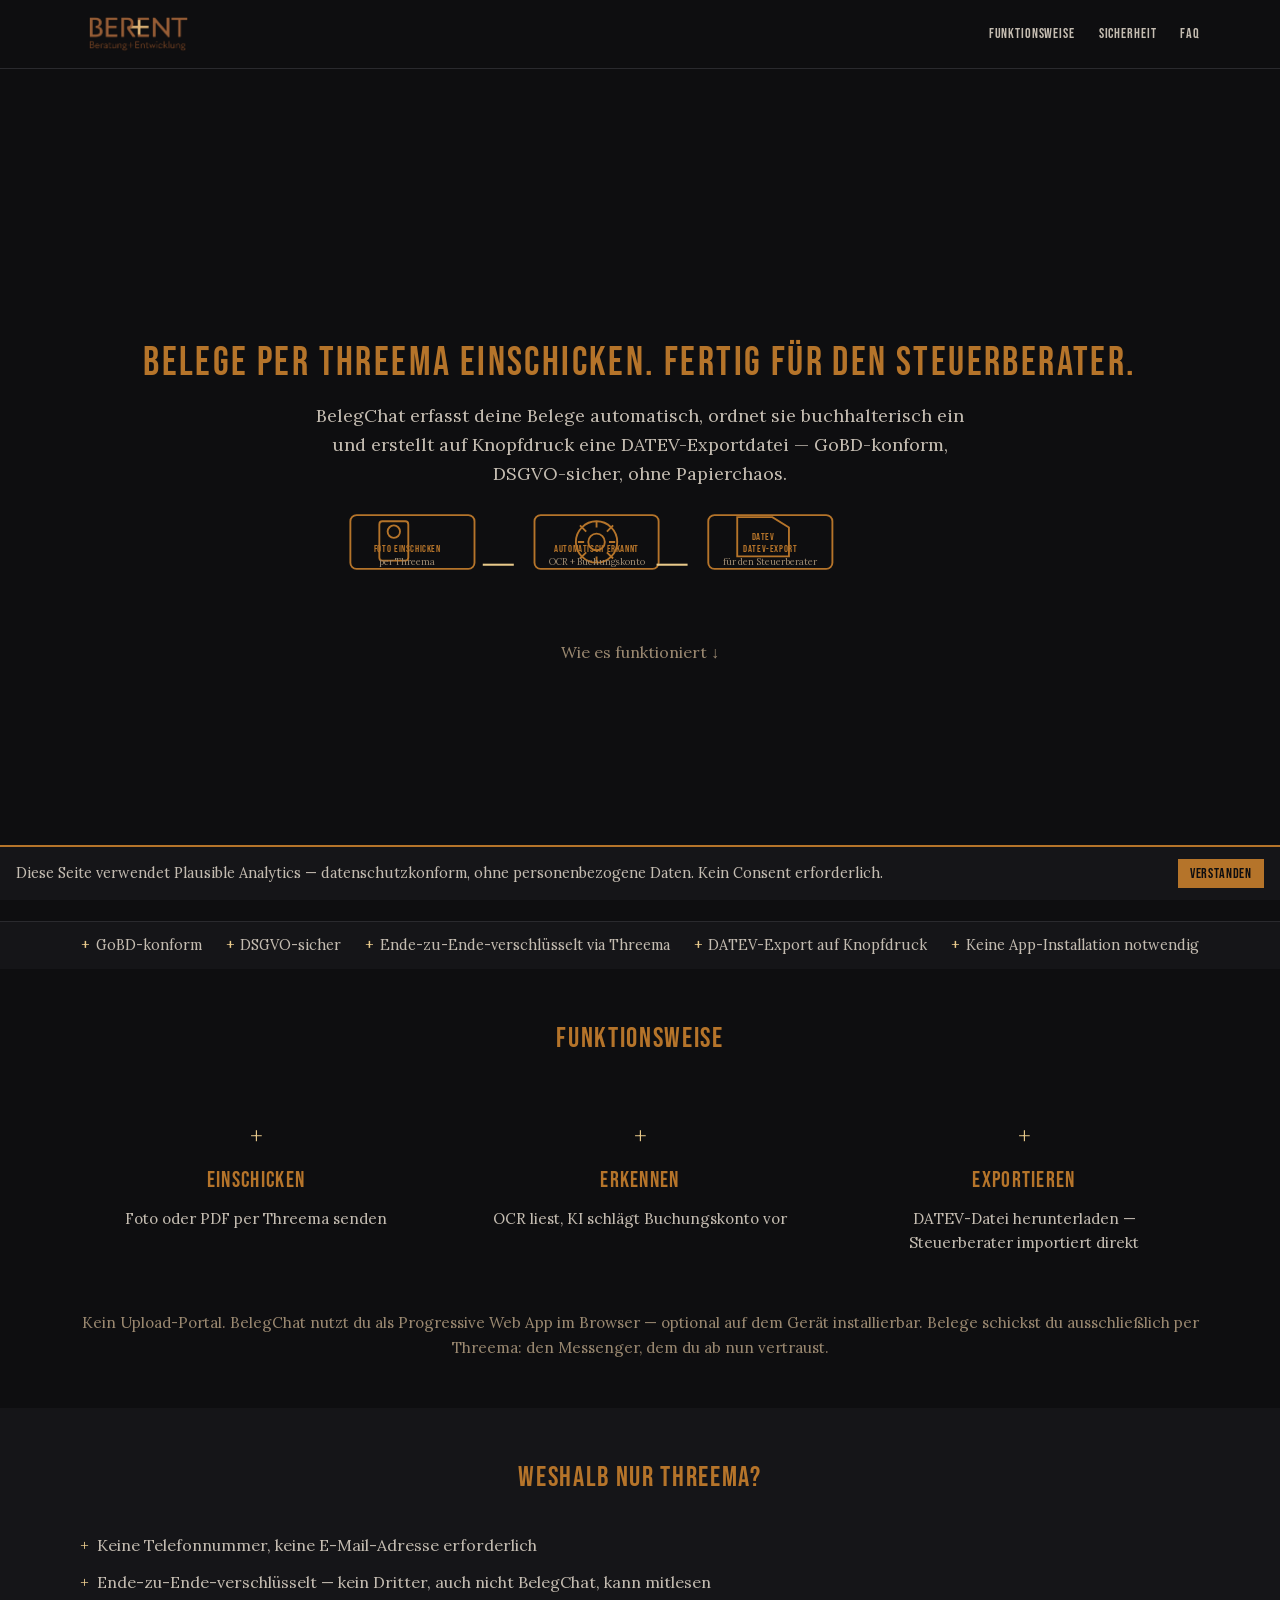
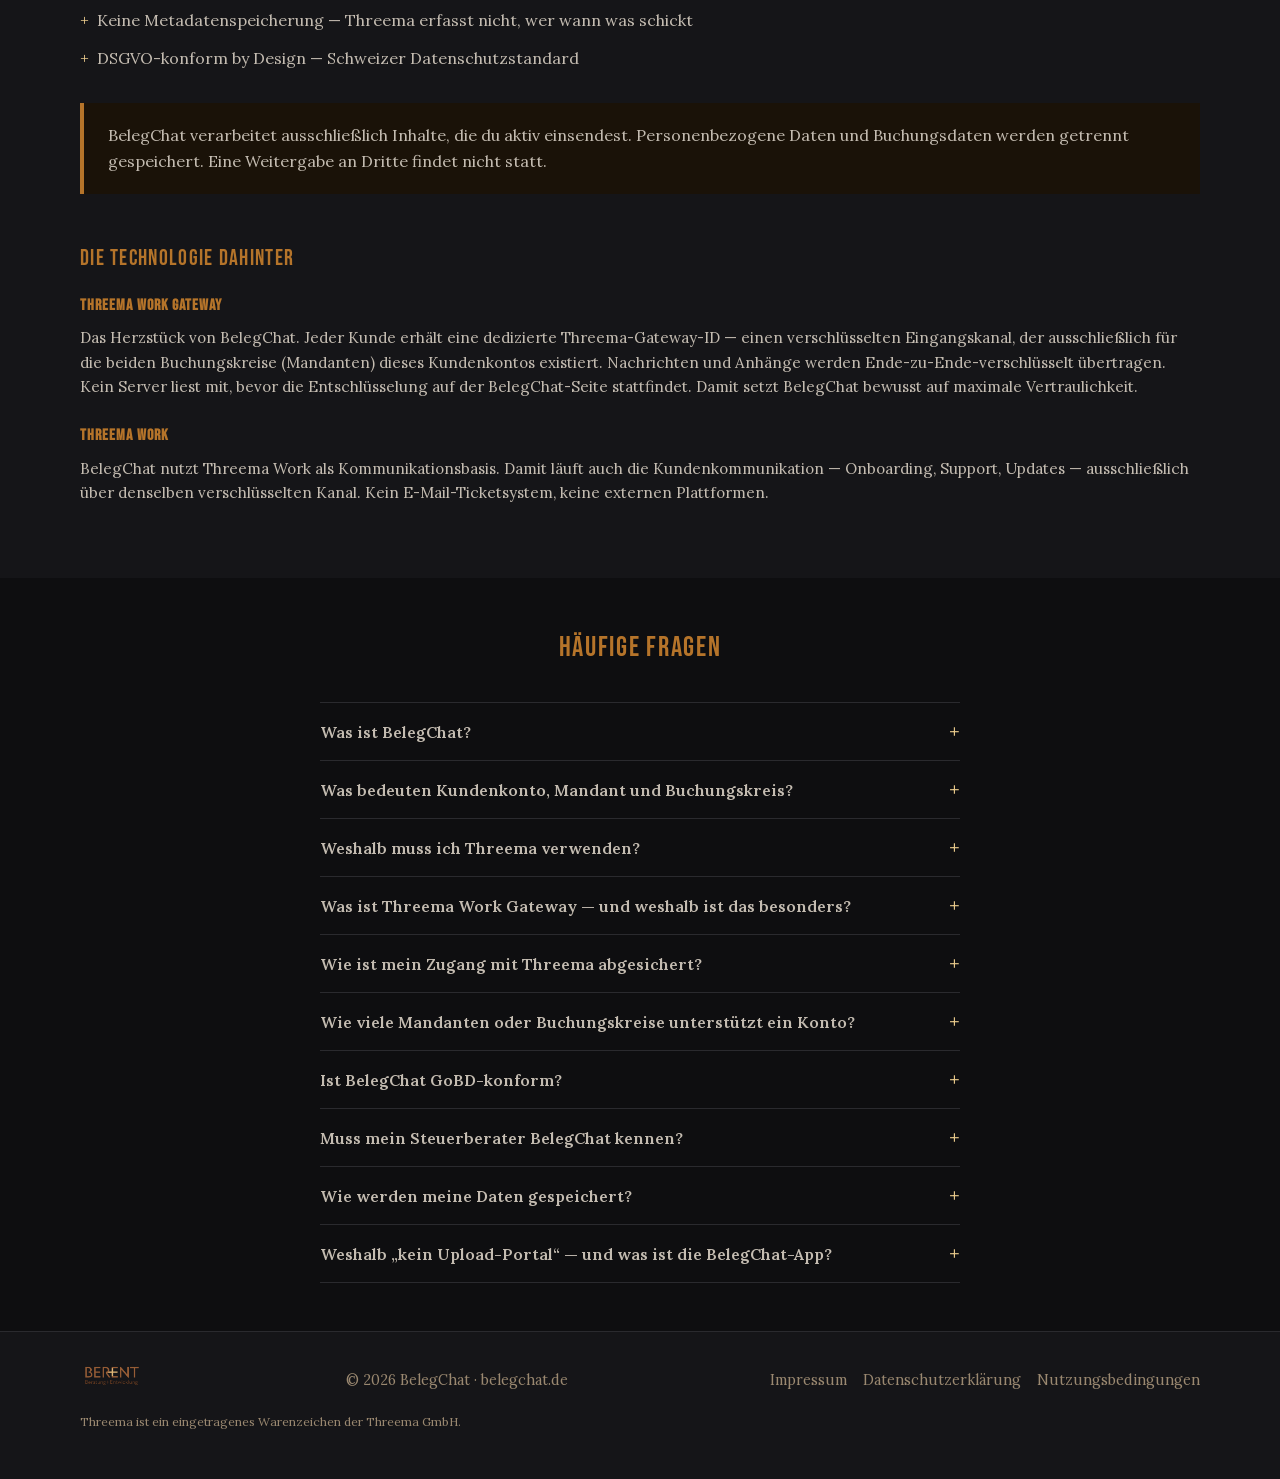
==== commit 53477c5d: "fix: Hero SVG mit klaren Icons, viewBox, weniger Padding; FAQ Weshalb; Abschlusszeile im Viewport Ma" ====
--- a/index.html
+++ b/index.html
@@ -50,27 +50,65 @@
           <h1>Belege per Threema einschicken. Fertig für den Steuerberater.</h1>
           <p class="subline">BelegChat erfasst deine Belege automatisch, ordnet sie buchhalterisch ein und erstellt auf Knopfdruck eine DATEV-Exportdatei — GoBD-konform, DSGVO-sicher, ohne Papierchaos.</p>
           <div class="hero-workflow" aria-hidden="true">
-            <svg class="hero-workflow-svg hero-workflow--desktop" viewBox="0 0 560 140" xmlns="http://www.w3.org/2000/svg" role="img" aria-label="Workflow: Foto einschicken, automatisch erkannt, DATEV-Export">
+            <svg class="hero-workflow-svg hero-workflow--desktop" viewBox="0 0 580 100" xmlns="http://www.w3.org/2000/svg" role="img" aria-label="Workflow: Foto einschicken, automatisch erkannt, DATEV-Export">
               <defs>
-                <style>.hw-label{font-family:'Bebas Neue',sans-serif;font-size:11px;fill:#B5742A;letter-spacing:0.06em}.hw-sub{font-family:Lora,serif;font-size:10px;fill:#9A8870}.hw-arrow{stroke:#E8C98A;stroke-width:2;fill:none;marker-end:url(#arrowgold)}</style>
+                <style>.hw-label{font-family:'Bebas Neue',sans-serif;font-size:10px;fill:#B5742A;letter-spacing:0.06em}.hw-sub{font-family:Lora,serif;font-size:9px;fill:#9A8870}.hw-icon{stroke:#B5742A;stroke-width:1.8;fill:none}.hw-arrow{stroke:#E8C98A;stroke-width:2;fill:none;marker-end:url(#arrowgold)}</style>
                 <marker id="arrowgold" markerWidth="8" markerHeight="8" refX="6" refY="4" orient="auto"><path d="M0 0 L8 4 L0 8 Z" fill="#E8C98A"/></marker>
               </defs>
-              <g transform="translate(0,0)"><rect x="10" y="0" width="100" height="56" rx="8" fill="none" stroke="#B5742A" stroke-width="1.5"/><path d="M35 18 L65 18 M50 12 L50 24 M42 32 L58 32 L58 44 L42 44 Z" stroke="#B5742A" stroke-width="1.5" fill="none"/><text x="60" y="38" class="hw-label" text-anchor="middle">FOTO</text><text x="60" y="50" class="hw-label" text-anchor="middle">EINSCHICKEN</text><text x="60" y="66" class="hw-sub" text-anchor="middle">per Threema</text></g>
-              <path d="M120 70 L160 70" class="hw-arrow"/>
-              <g transform="translate(170,0)"><circle cx="220" cy="28" r="24" fill="none" stroke="#B5742A" stroke-width="1.5"/><path d="M208 28 L212 24 L216 28 L212 32 Z M220 16 L220 40 M208 28 L232 28" stroke="#B5742A" stroke-width="1.2" fill="none"/><text x="220" y="58" class="hw-label" text-anchor="middle">AUTOMATISCH</text><text x="220" y="70" class="hw-label" text-anchor="middle">ERKANNT</text><text x="220" y="86" class="hw-sub" text-anchor="middle">OCR + Buchungskonto</text></g>
-              <path d="M330 70 L370 70" class="hw-arrow"/>
-              <g transform="translate(380,0)"><rect x="390" y="4" width="100" height="48" rx="4" fill="none" stroke="#B5742A" stroke-width="1.5"/><text x="440" y="26" class="hw-label" text-anchor="middle">DATEV</text><text x="440" y="38" class="hw-sub" text-anchor="middle">Export</text><text x="440" y="68" class="hw-label" text-anchor="middle">DATEV-EXPORT</text><text x="440" y="86" class="hw-sub" text-anchor="middle">für den Steuerberater</text></g>
+              <g transform="translate(0,0)">
+                <rect x="10" y="2" width="120" height="52" rx="6" class="hw-icon"/>
+                <rect x="38" y="8" width="28" height="38" rx="3" class="hw-icon"/>
+                <circle cx="52" cy="18" r="6" class="hw-icon"/>
+                <text x="65" y="38" class="hw-label" text-anchor="middle">FOTO EINSCHICKEN</text>
+                <text x="65" y="50" class="hw-sub" text-anchor="middle">per Threema</text>
+              </g>
+              <path d="M138 50 L168 50" class="hw-arrow"/>
+              <g transform="translate(178,0)">
+                <rect x="10" y="2" width="120" height="52" rx="6" class="hw-icon"/>
+                <circle cx="70" cy="28" r="20" class="hw-icon"/>
+                <circle cx="70" cy="28" r="8" class="hw-icon"/>
+                <path d="M70 8 L70 14 M70 42 L70 48 M52 28 L58 28 M82 28 L88 28 M54 12 L60 18 M80 38 L86 44 M54 44 L60 38 M80 18 L86 12" class="hw-icon" stroke-width="1.5"/>
+                <text x="70" y="38" class="hw-label" text-anchor="middle">AUTOMATISCH ERKANNT</text>
+                <text x="70" y="50" class="hw-sub" text-anchor="middle">OCR + Buchungskonto</text>
+              </g>
+              <path d="M306 50 L336 50" class="hw-arrow"/>
+              <g transform="translate(346,0)">
+                <rect x="10" y="2" width="120" height="52" rx="6" class="hw-icon"/>
+                <path d="M38 4 L38 42 L88 42 L88 14 L72 4 Z" class="hw-icon"/>
+                <text x="63" y="26" class="hw-label" text-anchor="middle" font-size="8">DATEV</text>
+                <text x="70" y="38" class="hw-label" text-anchor="middle">DATEV-EXPORT</text>
+                <text x="70" y="50" class="hw-sub" text-anchor="middle">für den Steuerberater</text>
+              </g>
             </svg>
-            <svg class="hero-workflow-svg hero-workflow--mobile" viewBox="0 0 140 400" xmlns="http://www.w3.org/2000/svg" role="img" aria-label="Workflow: Foto einschicken, automatisch erkannt, DATEV-Export">
+            <svg class="hero-workflow-svg hero-workflow--mobile" viewBox="0 0 120 340" xmlns="http://www.w3.org/2000/svg" role="img" aria-label="Workflow: Foto einschicken, automatisch erkannt, DATEV-Export">
               <defs>
-                <style>.hw-label{font-family:'Bebas Neue',sans-serif;font-size:11px;fill:#B5742A;letter-spacing:0.06em}.hw-sub{font-family:Lora,serif;font-size:10px;fill:#9A8870}.hw-arrow{stroke:#E8C98A;stroke-width:2;fill:none;marker-end:url(#arrowgoldv)}</style>
+                <style>.hw-label{font-family:'Bebas Neue',sans-serif;font-size:10px;fill:#B5742A;letter-spacing:0.06em}.hw-sub{font-family:Lora,serif;font-size:9px;fill:#9A8870}.hw-icon{stroke:#B5742A;stroke-width:1.8;fill:none}.hw-arrow{stroke:#E8C98A;stroke-width:2;fill:none;marker-end:url(#arrowgoldv)}</style>
                 <marker id="arrowgoldv" markerWidth="8" markerHeight="8" refX="4" refY="8" orient="auto"><path d="M4 0 L8 8 L0 8 Z" fill="#E8C98A"/></marker>
               </defs>
-              <g transform="translate(20,0)"><rect x="0" y="0" width="100" height="56" rx="8" fill="none" stroke="#B5742A" stroke-width="1.5"/><path d="M25 18 L55 18 M40 12 L40 24 M32 32 L48 32 L48 44 L32 44 Z" stroke="#B5742A" stroke-width="1.5" fill="none"/><text x="50" y="38" class="hw-label" text-anchor="middle">FOTO EINSCHICKEN</text><text x="50" y="54" class="hw-sub" text-anchor="middle">per Threema</text></g>
-              <path d="M70 66 L70 106" class="hw-arrow"/>
-              <g transform="translate(20,116)"><circle cx="50" cy="28" r="24" fill="none" stroke="#B5742A" stroke-width="1.5"/><path d="M38 28 L42 24 L46 28 L42 32 Z M50 16 L50 40 M38 28 L62 28" stroke="#B5742A" stroke-width="1.2" fill="none"/><text x="50" y="58" class="hw-label" text-anchor="middle">AUTOMATISCH ERKANNT</text><text x="50" y="74" class="hw-sub" text-anchor="middle">OCR + Buchungskonto</text></g>
-              <path d="M70 182 L70 222" class="hw-arrow"/>
-              <g transform="translate(20,232)"><rect x="0" y="0" width="100" height="48" rx="4" fill="none" stroke="#B5742A" stroke-width="1.5"/><text x="50" y="22" class="hw-label" text-anchor="middle">DATEV</text><text x="50" y="36" class="hw-sub" text-anchor="middle">Export</text><text x="50" y="68" class="hw-label" text-anchor="middle">DATEV-EXPORT</text><text x="50" y="84" class="hw-sub" text-anchor="middle">für den Steuerberater</text></g>
+              <g transform="translate(10,0)">
+                <rect x="0" y="0" width="100" height="70" rx="6" class="hw-icon"/>
+                <rect x="32" y="10" width="24" height="32" rx="2" class="hw-icon"/>
+                <circle cx="44" cy="22" r="5" class="hw-icon"/>
+                <text x="50" y="52" class="hw-label" text-anchor="middle">FOTO EINSCHICKEN</text>
+                <text x="50" y="64" class="hw-sub" text-anchor="middle">per Threema</text>
+              </g>
+              <path d="M60 78 L60 98" class="hw-arrow"/>
+              <g transform="translate(10,108)">
+                <rect x="0" y="0" width="100" height="70" rx="6" class="hw-icon"/>
+                <circle cx="50" cy="28" r="20" class="hw-icon"/>
+                <circle cx="50" cy="28" r="8" class="hw-icon"/>
+                <path d="M50 8 L50 14 M50 42 L50 48 M32 28 L38 28 M62 28 L68 28 M36 12 L42 18 M64 38 L70 44 M36 44 L42 38 M64 18 L70 12" class="hw-icon" stroke-width="1.5"/>
+                <text x="50" y="52" class="hw-label" text-anchor="middle">AUTOMATISCH ERKANNT</text>
+                <text x="50" y="64" class="hw-sub" text-anchor="middle">OCR + Buchungskonto</text>
+              </g>
+              <path d="M60 186 L60 206" class="hw-arrow"/>
+              <g transform="translate(10,216)">
+                <rect x="0" y="0" width="100" height="70" rx="6" class="hw-icon"/>
+                <path d="M32 6 L32 44 L72 44 L72 20 L58 6 Z" class="hw-icon"/>
+                <text x="52" y="26" class="hw-label" text-anchor="middle" font-size="8">DATEV</text>
+                <text x="50" y="52" class="hw-label" text-anchor="middle">DATEV-EXPORT</text>
+                <text x="50" y="64" class="hw-sub" text-anchor="middle">für den Steuerberater</text>
+              </g>
             </svg>
           </div>
           <div class="hero-buttons">
@@ -305,7 +343,7 @@
           </li>
           <li class="faq-item">
             <button type="button" class="faq-question" aria-expanded="false" aria-controls="faq-10" id="faq-q10">
-              Warum „kein Upload-Portal“ — und was ist die BelegChat-App?
+              Weshalb „kein Upload-Portal“ — und was ist die BelegChat-App?
               <span class="faq-icon" aria-hidden="true">+</span>
             </button>
             <div class="faq-answer" id="faq-10" role="region" aria-labelledby="faq-q10">
--- a/assets/css/style.css
+++ b/assets/css/style.css
@@ -261,13 +261,14 @@
   display: none !important;
 }
 
-/* --- Hero displayfüllend, Trust-Leiste absolut unten (wie berentai) --- */
+/* --- Hero displayfüllend, Abschlusszeile (Trust-Leiste) stets im Bildschirm --- */
 .hero-wrapper {
   position: relative;
   min-height: 100vh;
   min-height: 100svh;
   display: flex;
   flex-direction: column;
+  box-sizing: border-box;
 }
 
 .hero-wrapper .hero-bg {
@@ -291,7 +292,7 @@
   display: flex;
   align-items: center;
   justify-content: center;
-  padding: 3rem 0 5rem;
+  padding: 0.5rem 0 2.5rem;
   text-align: center;
 }
 
@@ -377,14 +378,15 @@
   color: var(--gold);
 }
 
-/* Trust-Leiste absolut am unteren Rand der Hero (wie berentai) */
+/* Trust-Leiste (Abschlusszeile) am unteren Rand, responsive im Viewport */
 .hero-trust {
   position: absolute;
   bottom: 0;
   left: 0;
   right: 0;
+  flex-shrink: 0;
   background: var(--card-bg);
-  padding: 1rem 0;
+  padding: 0.75rem 0;
   border-top: 1px solid var(--border);
 }
 
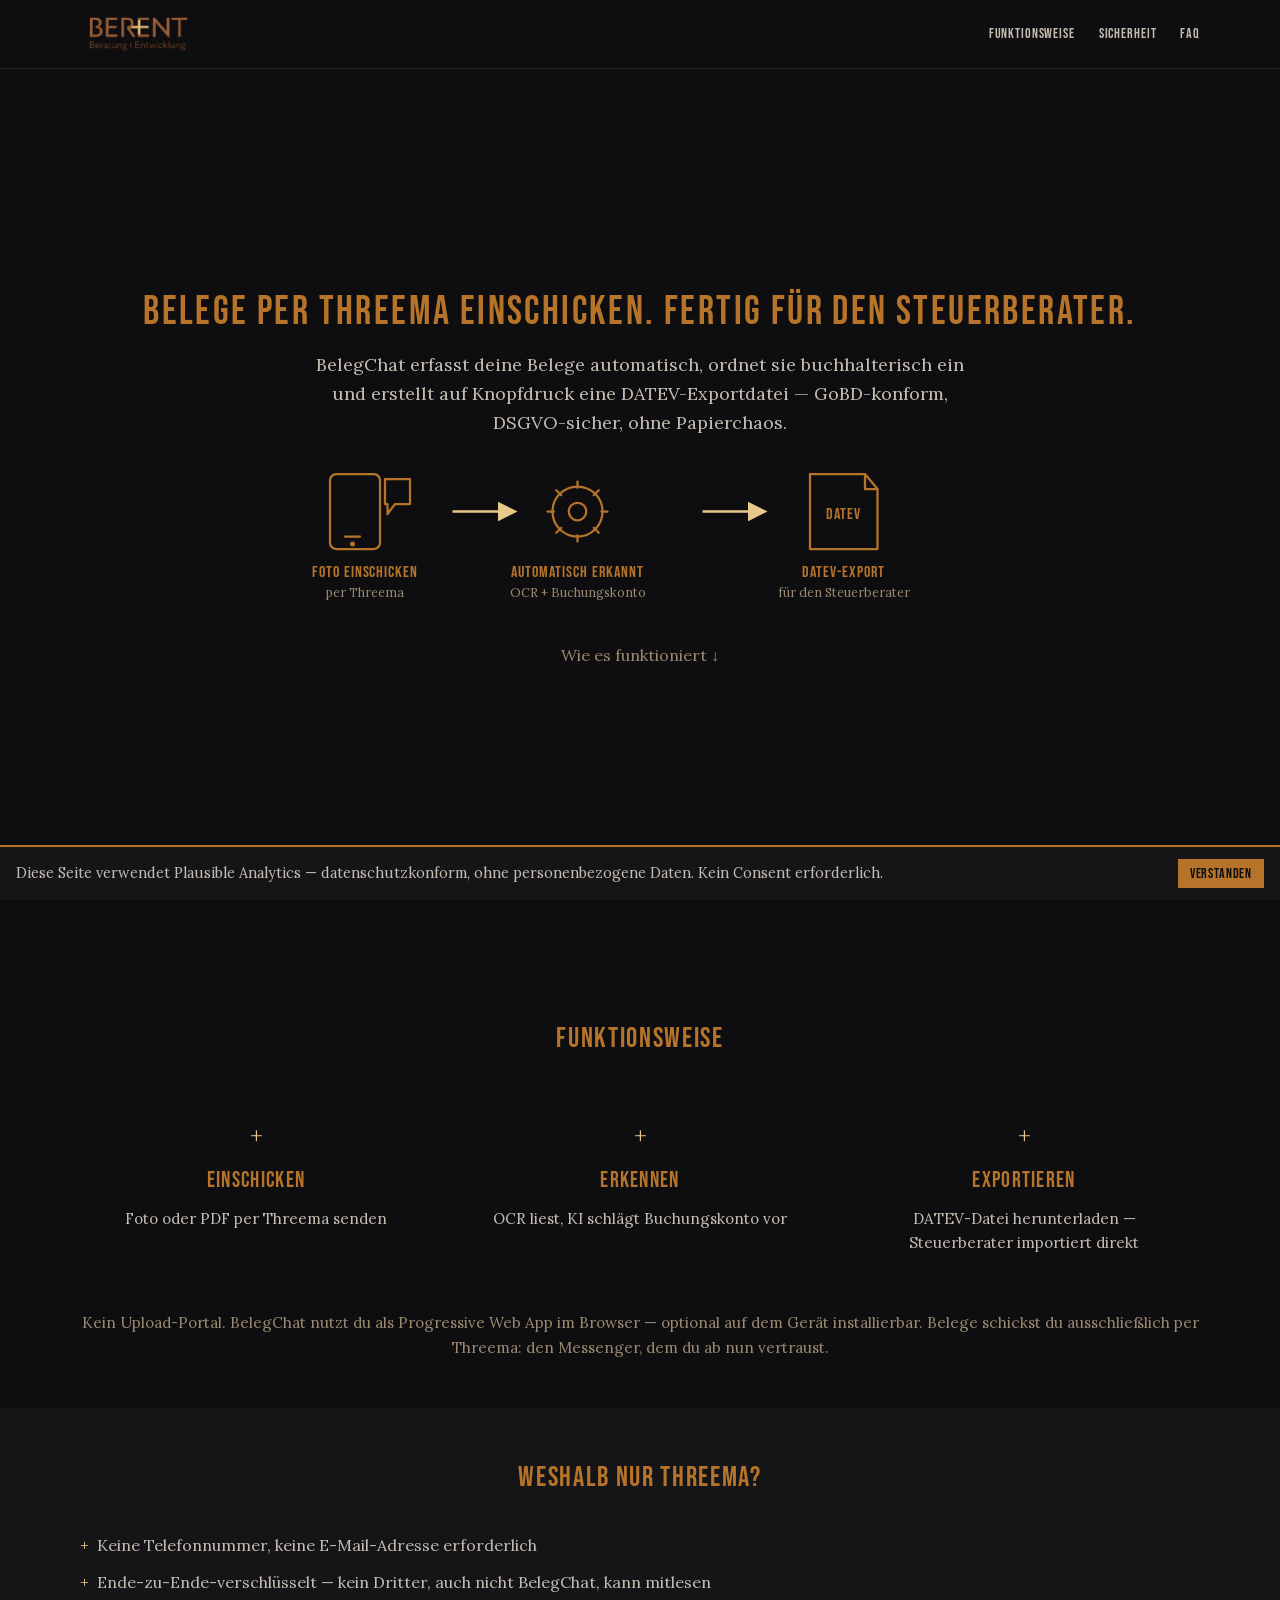
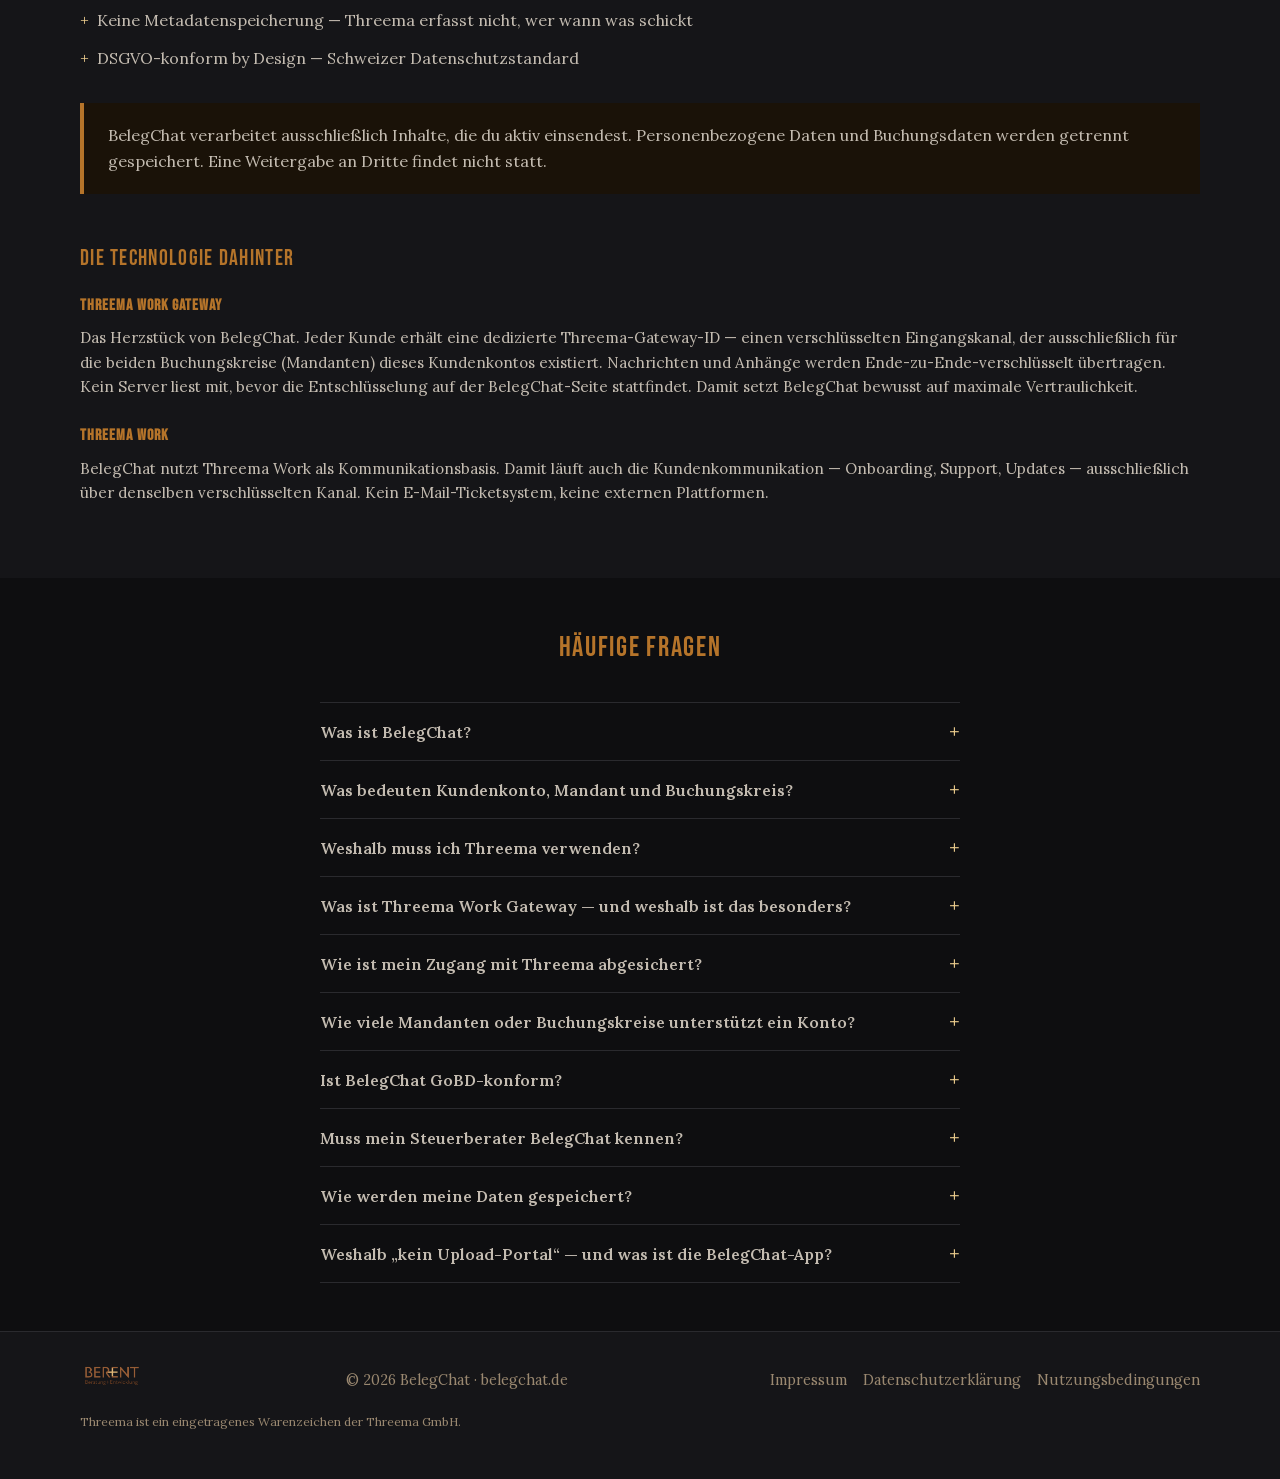
==== commit c4d9b91d: "Aktualisiere Hero-Workflow-SVG und Layout Made-with: Cursor" ====
--- a/index.html
+++ b/index.html
@@ -50,64 +50,78 @@
           <h1>Belege per Threema einschicken. Fertig für den Steuerberater.</h1>
           <p class="subline">BelegChat erfasst deine Belege automatisch, ordnet sie buchhalterisch ein und erstellt auf Knopfdruck eine DATEV-Exportdatei — GoBD-konform, DSGVO-sicher, ohne Papierchaos.</p>
           <div class="hero-workflow" aria-hidden="true">
-            <svg class="hero-workflow-svg hero-workflow--desktop" viewBox="0 0 580 100" xmlns="http://www.w3.org/2000/svg" role="img" aria-label="Workflow: Foto einschicken, automatisch erkannt, DATEV-Export">
+            <svg class="hero-workflow-svg hero-workflow--desktop" viewBox="0 0 600 120" xmlns="http://www.w3.org/2000/svg" role="img" aria-label="Workflow: Foto einschicken, automatisch erkannt, DATEV-Export">
               <defs>
-                <style>.hw-label{font-family:'Bebas Neue',sans-serif;font-size:10px;fill:#B5742A;letter-spacing:0.06em}.hw-sub{font-family:Lora,serif;font-size:9px;fill:#9A8870}.hw-icon{stroke:#B5742A;stroke-width:1.8;fill:none}.hw-arrow{stroke:#E8C98A;stroke-width:2;fill:none;marker-end:url(#arrowgold)}</style>
-                <marker id="arrowgold" markerWidth="8" markerHeight="8" refX="6" refY="4" orient="auto"><path d="M0 0 L8 4 L0 8 Z" fill="#E8C98A"/></marker>
+                <style>.hw-label{font-family:'Bebas Neue',sans-serif;font-size:13px;fill:#B5742A;letter-spacing:0.06em}.hw-sub{font-family:'Lora',serif;font-size:10px;fill:#9A8870}.hw-icon{stroke:#B5742A;stroke-width:1.8;fill:none;stroke-linecap:round;stroke-linejoin:round}.hw-arrow{stroke:#E8C98A;stroke-width:2;fill:none;marker-end:url(#ahd)}</style>
+                <marker id="ahd" markerWidth="8" markerHeight="8" refX="7" refY="4" orient="auto"><path d="M0 0 L8 4 L0 8Z" fill="#E8C98A"/></marker>
               </defs>
-              <g transform="translate(0,0)">
-                <rect x="10" y="2" width="120" height="52" rx="6" class="hw-icon"/>
-                <rect x="38" y="8" width="28" height="38" rx="3" class="hw-icon"/>
-                <circle cx="52" cy="18" r="6" class="hw-icon"/>
-                <text x="65" y="38" class="hw-label" text-anchor="middle">FOTO EINSCHICKEN</text>
-                <text x="65" y="50" class="hw-sub" text-anchor="middle">per Threema</text>
-              </g>
-              <path d="M138 50 L168 50" class="hw-arrow"/>
-              <g transform="translate(178,0)">
-                <rect x="10" y="2" width="120" height="52" rx="6" class="hw-icon"/>
-                <circle cx="70" cy="28" r="20" class="hw-icon"/>
-                <circle cx="70" cy="28" r="8" class="hw-icon"/>
-                <path d="M70 8 L70 14 M70 42 L70 48 M52 28 L58 28 M82 28 L88 28 M54 12 L60 18 M80 38 L86 44 M54 44 L60 38 M80 18 L86 12" class="hw-icon" stroke-width="1.5"/>
-                <text x="70" y="38" class="hw-label" text-anchor="middle">AUTOMATISCH ERKANNT</text>
-                <text x="70" y="50" class="hw-sub" text-anchor="middle">OCR + Buchungskonto</text>
-              </g>
-              <path d="M306 50 L336 50" class="hw-arrow"/>
-              <g transform="translate(346,0)">
-                <rect x="10" y="2" width="120" height="52" rx="6" class="hw-icon"/>
-                <path d="M38 4 L38 42 L88 42 L88 14 L72 4 Z" class="hw-icon"/>
-                <text x="63" y="26" class="hw-label" text-anchor="middle" font-size="8">DATEV</text>
-                <text x="70" y="38" class="hw-label" text-anchor="middle">DATEV-EXPORT</text>
-                <text x="70" y="50" class="hw-sub" text-anchor="middle">für den Steuerberater</text>
+              <g transform="translate(60,4)">
+                <rect x="-8" y="0" width="40" height="60" rx="5" class="hw-icon"/>
+                <line x1="4" y1="50" x2="16" y2="50" class="hw-icon"/>
+                <circle cx="10" cy="56" r="2" fill="#B5742A" stroke="none"/>
+                <path d="M36 4 L56 4 L56 24 L44 24 L38 32 L38 24 L36 24Z" class="hw-icon"/>
+                <text x="20" y="82" class="hw-label" text-anchor="middle">FOTO EINSCHICKEN</text>
+                <text x="20" y="98" class="hw-sub" text-anchor="middle">per Threema</text>
+              </g>
+              <line x1="150" y1="34" x2="200" y2="34" class="hw-arrow"/>
+              <g transform="translate(250,4)">
+                <circle cx="0" cy="30" r="20" class="hw-icon"/>
+                <circle cx="0" cy="30" r="7" class="hw-icon"/>
+                <line x1="0" y1="6" x2="0" y2="11" class="hw-icon" stroke-width="2.5"/>
+                <line x1="0" y1="49" x2="0" y2="54" class="hw-icon" stroke-width="2.5"/>
+                <line x1="-24" y1="30" x2="-19" y2="30" class="hw-icon" stroke-width="2.5"/>
+                <line x1="19" y1="30" x2="24" y2="30" class="hw-icon" stroke-width="2.5"/>
+                <line x1="-17" y1="13" x2="-13" y2="17" class="hw-icon" stroke-width="2.5"/>
+                <line x1="13" y1="43" x2="17" y2="47" class="hw-icon" stroke-width="2.5"/>
+                <line x1="-17" y1="47" x2="-13" y2="43" class="hw-icon" stroke-width="2.5"/>
+                <line x1="13" y1="17" x2="17" y2="13" class="hw-icon" stroke-width="2.5"/>
+                <text x="0" y="82" class="hw-label" text-anchor="middle">AUTOMATISCH ERKANNT</text>
+                <text x="0" y="98" class="hw-sub" text-anchor="middle">OCR + Buchungskonto</text>
+              </g>
+              <line x1="350" y1="34" x2="400" y2="34" class="hw-arrow"/>
+              <g transform="translate(460,4)">
+                <path d="M-24 0 L20 0 L30 12 L30 60 L-24 60Z" class="hw-icon"/>
+                <path d="M20 0 L20 12 L30 12" class="hw-icon"/>
+                <text x="3" y="36" class="hw-label" text-anchor="middle" font-size="10">DATEV</text>
+                <text x="3" y="82" class="hw-label" text-anchor="middle">DATEV-EXPORT</text>
+                <text x="3" y="98" class="hw-sub" text-anchor="middle">für den Steuerberater</text>
               </g>
             </svg>
-            <svg class="hero-workflow-svg hero-workflow--mobile" viewBox="0 0 120 340" xmlns="http://www.w3.org/2000/svg" role="img" aria-label="Workflow: Foto einschicken, automatisch erkannt, DATEV-Export">
+            <svg class="hero-workflow-svg hero-workflow--mobile" viewBox="0 0 160 380" xmlns="http://www.w3.org/2000/svg" role="img" aria-label="Workflow: Foto einschicken, automatisch erkannt, DATEV-Export">
               <defs>
-                <style>.hw-label{font-family:'Bebas Neue',sans-serif;font-size:10px;fill:#B5742A;letter-spacing:0.06em}.hw-sub{font-family:Lora,serif;font-size:9px;fill:#9A8870}.hw-icon{stroke:#B5742A;stroke-width:1.8;fill:none}.hw-arrow{stroke:#E8C98A;stroke-width:2;fill:none;marker-end:url(#arrowgoldv)}</style>
-                <marker id="arrowgoldv" markerWidth="8" markerHeight="8" refX="4" refY="8" orient="auto"><path d="M4 0 L8 8 L0 8 Z" fill="#E8C98A"/></marker>
+                <style>.hwm-label{font-family:'Bebas Neue',sans-serif;font-size:13px;fill:#B5742A;letter-spacing:0.06em}.hwm-sub{font-family:'Lora',serif;font-size:10px;fill:#9A8870}.hwm-icon{stroke:#B5742A;stroke-width:1.8;fill:none;stroke-linecap:round;stroke-linejoin:round}.hwm-arrow{stroke:#E8C98A;stroke-width:2;fill:none;marker-end:url(#ahm)}</style>
+                <marker id="ahm" markerWidth="8" markerHeight="8" refX="4" refY="7" orient="auto"><path d="M0 0 L4 8 L8 0Z" fill="#E8C98A"/></marker>
               </defs>
-              <g transform="translate(10,0)">
-                <rect x="0" y="0" width="100" height="70" rx="6" class="hw-icon"/>
-                <rect x="32" y="10" width="24" height="32" rx="2" class="hw-icon"/>
-                <circle cx="44" cy="22" r="5" class="hw-icon"/>
-                <text x="50" y="52" class="hw-label" text-anchor="middle">FOTO EINSCHICKEN</text>
-                <text x="50" y="64" class="hw-sub" text-anchor="middle">per Threema</text>
-              </g>
-              <path d="M60 78 L60 98" class="hw-arrow"/>
-              <g transform="translate(10,108)">
-                <rect x="0" y="0" width="100" height="70" rx="6" class="hw-icon"/>
-                <circle cx="50" cy="28" r="20" class="hw-icon"/>
-                <circle cx="50" cy="28" r="8" class="hw-icon"/>
-                <path d="M50 8 L50 14 M50 42 L50 48 M32 28 L38 28 M62 28 L68 28 M36 12 L42 18 M64 38 L70 44 M36 44 L42 38 M64 18 L70 12" class="hw-icon" stroke-width="1.5"/>
-                <text x="50" y="52" class="hw-label" text-anchor="middle">AUTOMATISCH ERKANNT</text>
-                <text x="50" y="64" class="hw-sub" text-anchor="middle">OCR + Buchungskonto</text>
-              </g>
-              <path d="M60 186 L60 206" class="hw-arrow"/>
-              <g transform="translate(10,216)">
-                <rect x="0" y="0" width="100" height="70" rx="6" class="hw-icon"/>
-                <path d="M32 6 L32 44 L72 44 L72 20 L58 6 Z" class="hw-icon"/>
-                <text x="52" y="26" class="hw-label" text-anchor="middle" font-size="8">DATEV</text>
-                <text x="50" y="52" class="hw-label" text-anchor="middle">DATEV-EXPORT</text>
-                <text x="50" y="64" class="hw-sub" text-anchor="middle">für den Steuerberater</text>
+              <g transform="translate(80,10)">
+                <rect x="-20" y="0" width="40" height="60" rx="5" class="hwm-icon"/>
+                <line x1="-8" y1="50" x2="8" y2="50" class="hwm-icon"/>
+                <circle cx="0" cy="56" r="2" fill="#B5742A" stroke="none"/>
+                <path d="M24 4 L44 4 L44 24 L34 24 L28 32 L28 24 L24 24Z" class="hwm-icon"/>
+                <text x="0" y="78" class="hwm-label" text-anchor="middle">FOTO EINSCHICKEN</text>
+                <text x="0" y="94" class="hwm-sub" text-anchor="middle">per Threema</text>
+              </g>
+              <line x1="80" y1="112" x2="80" y2="136" class="hwm-arrow"/>
+              <g transform="translate(80,150)">
+                <circle cx="0" cy="30" r="20" class="hwm-icon"/>
+                <circle cx="0" cy="30" r="7" class="hwm-icon"/>
+                <line x1="0" y1="6" x2="0" y2="11" class="hwm-icon" stroke-width="2.5"/>
+                <line x1="0" y1="49" x2="0" y2="54" class="hwm-icon" stroke-width="2.5"/>
+                <line x1="-24" y1="30" x2="-19" y2="30" class="hwm-icon" stroke-width="2.5"/>
+                <line x1="19" y1="30" x2="24" y2="30" class="hwm-icon" stroke-width="2.5"/>
+                <line x1="-17" y1="13" x2="-13" y2="17" class="hwm-icon" stroke-width="2.5"/>
+                <line x1="13" y1="43" x2="17" y2="47" class="hwm-icon" stroke-width="2.5"/>
+                <line x1="-17" y1="47" x2="-13" y2="43" class="hwm-icon" stroke-width="2.5"/>
+                <line x1="13" y1="17" x2="17" y2="13" class="hwm-icon" stroke-width="2.5"/>
+                <text x="0" y="72" class="hwm-label" text-anchor="middle">AUTOMATISCH ERKANNT</text>
+                <text x="0" y="88" class="hwm-sub" text-anchor="middle">OCR + Buchungskonto</text>
+              </g>
+              <line x1="80" y1="246" x2="80" y2="270" class="hwm-arrow"/>
+              <g transform="translate(80,284)">
+                <path d="M-24 0 L20 0 L30 12 L30 60 L-24 60Z" class="hwm-icon"/>
+                <path d="M20 0 L20 12 L30 12" class="hwm-icon"/>
+                <text x="3" y="36" class="hwm-label" text-anchor="middle" font-size="10">DATEV</text>
+                <text x="3" y="78" class="hwm-label" text-anchor="middle">DATEV-EXPORT</text>
+                <text x="3" y="94" class="hwm-sub" text-anchor="middle">für den Steuerberater</text>
               </g>
             </svg>
           </div>
@@ -373,8 +387,8 @@
       <span class="footer-copy">© 2026 BelegChat · belegchat.de</span>
       <nav class="footer-links" aria-label="Rechtliche Links">
         <a href="/impressum.html">Impressum</a>
-        <a href="#">Datenschutzerklärung</a>
-        <a href="#">Nutzungsbedingungen</a>
+        <a href="/datenschutz.html">Datenschutzerklärung</a>
+        <a href="/nutzungsbedingungen.html">Nutzungsbedingungen</a>
       </nav>
     </div>
     <div class="container">
--- a/assets/css/style.css
+++ b/assets/css/style.css
@@ -304,8 +304,8 @@
 }
 
 .hero-workflow {
-  max-width: 600px;
-  margin: 0 auto 1.5rem;
+  max-width: 750px;
+  margin: 2rem auto 1.5rem;
 }
 
 .hero-workflow-svg {
@@ -380,10 +380,6 @@
 
 /* Trust-Leiste (Abschlusszeile) am unteren Rand, responsive im Viewport */
 .hero-trust {
-  position: absolute;
-  bottom: 0;
-  left: 0;
-  right: 0;
   flex-shrink: 0;
   background: var(--card-bg);
   padding: 0.75rem 0;
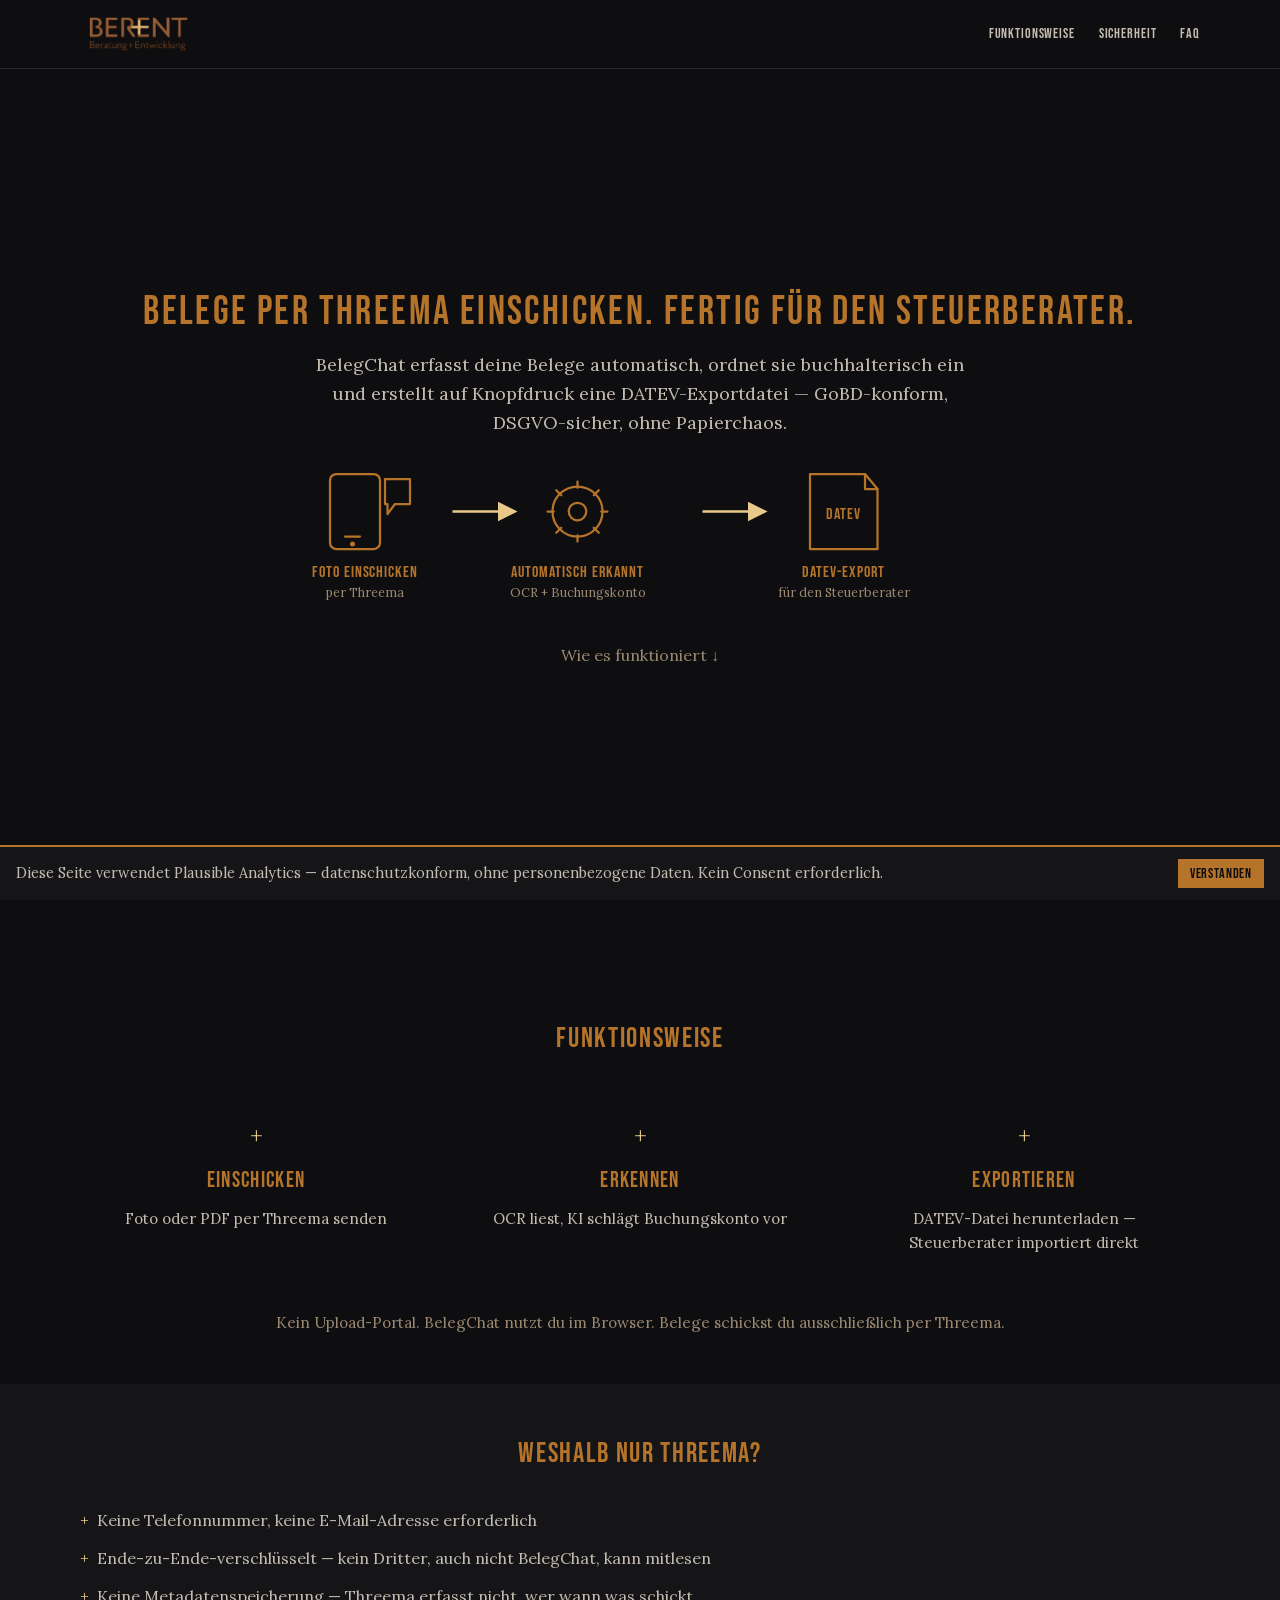
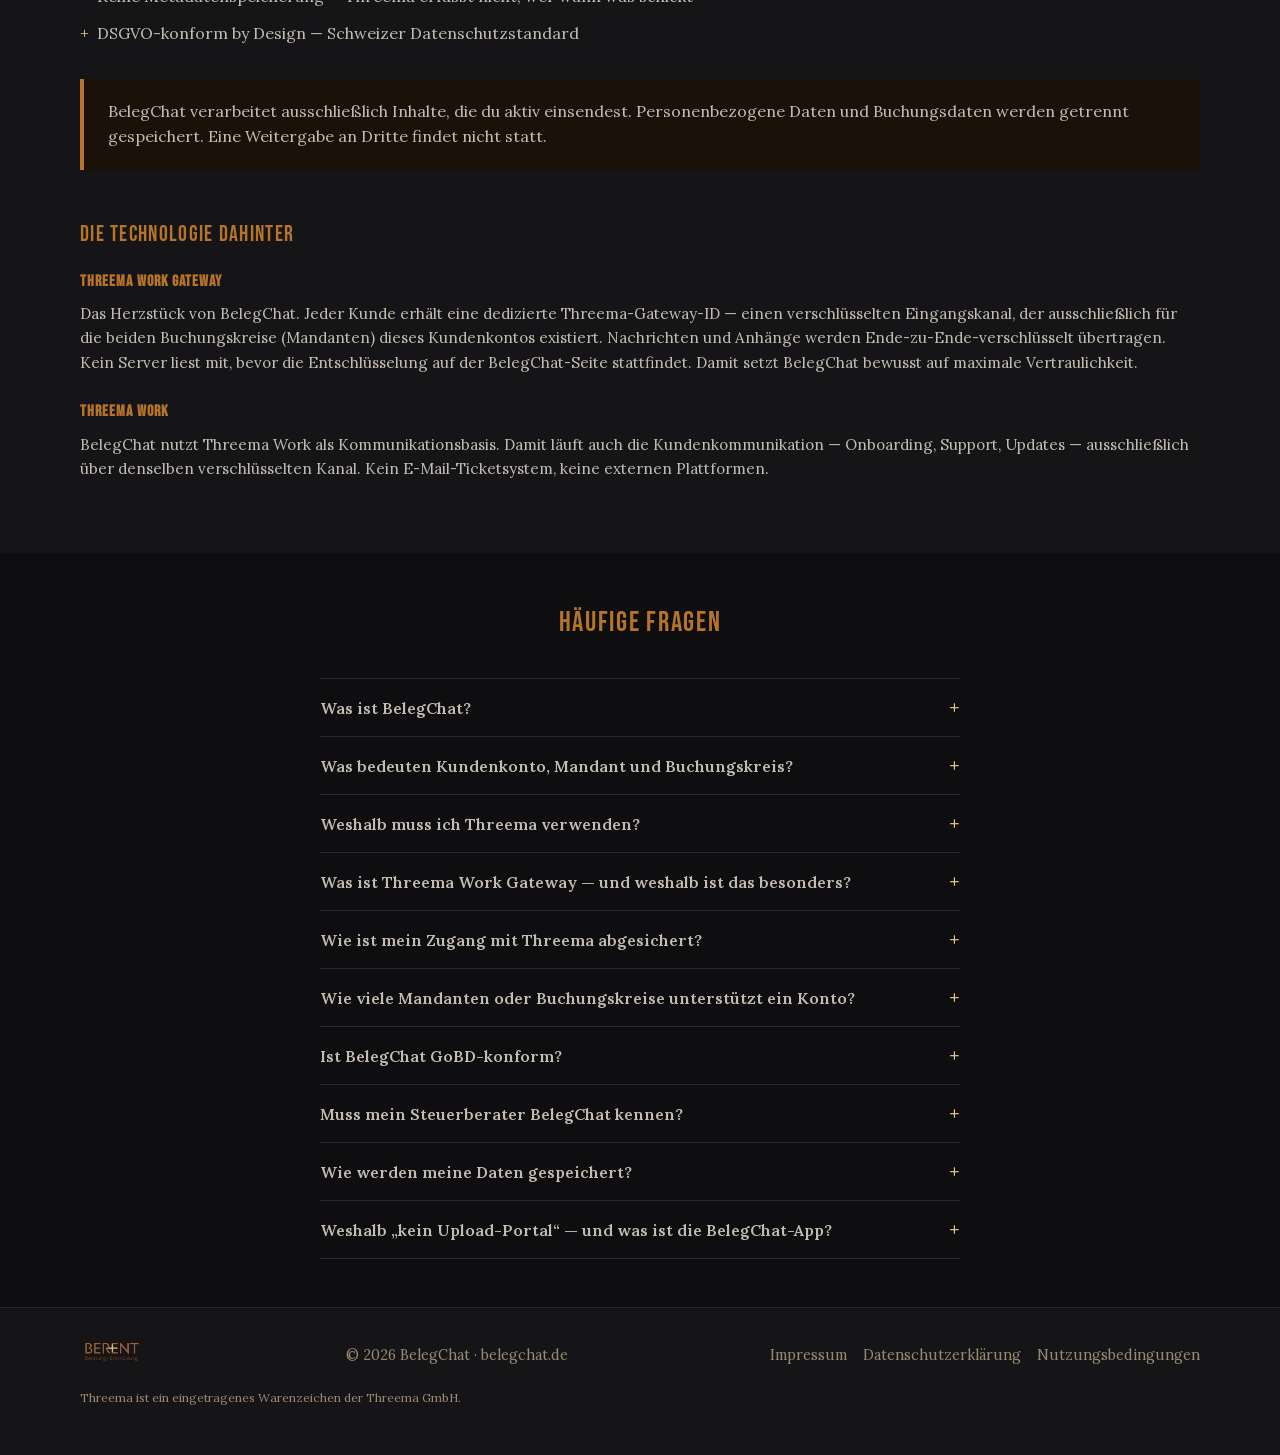
==== commit 37b848db: "Kürze steps-note: PWA/Threema-Formulierung vereinfacht Made-with: Cursor" ====
--- a/index.html
+++ b/index.html
@@ -164,7 +164,7 @@
             <p>DATEV-Datei herunterladen — Steuerberater importiert direkt</p>
           </article>
         </div>
-        <p class="steps-note">Kein Upload-Portal. BelegChat nutzt du als Progressive Web App im Browser — optional auf dem Gerät installierbar. Belege schickst du ausschließlich per Threema: den Messenger, dem du ab nun vertraust.</p>
+        <p class="steps-note">Kein Upload-Portal. BelegChat nutzt du im Browser. Belege schickst du ausschließlich per Threema.</p>
       </div>
     </section>
 
--- a/assets/css/style.css
+++ b/assets/css/style.css
@@ -380,6 +380,9 @@
 
 /* Trust-Leiste (Abschlusszeile) am unteren Rand, responsive im Viewport */
 .hero-trust {
+  position: sticky;
+  bottom: 0;
+  z-index: 2;
   flex-shrink: 0;
   background: var(--card-bg);
   padding: 0.75rem 0;
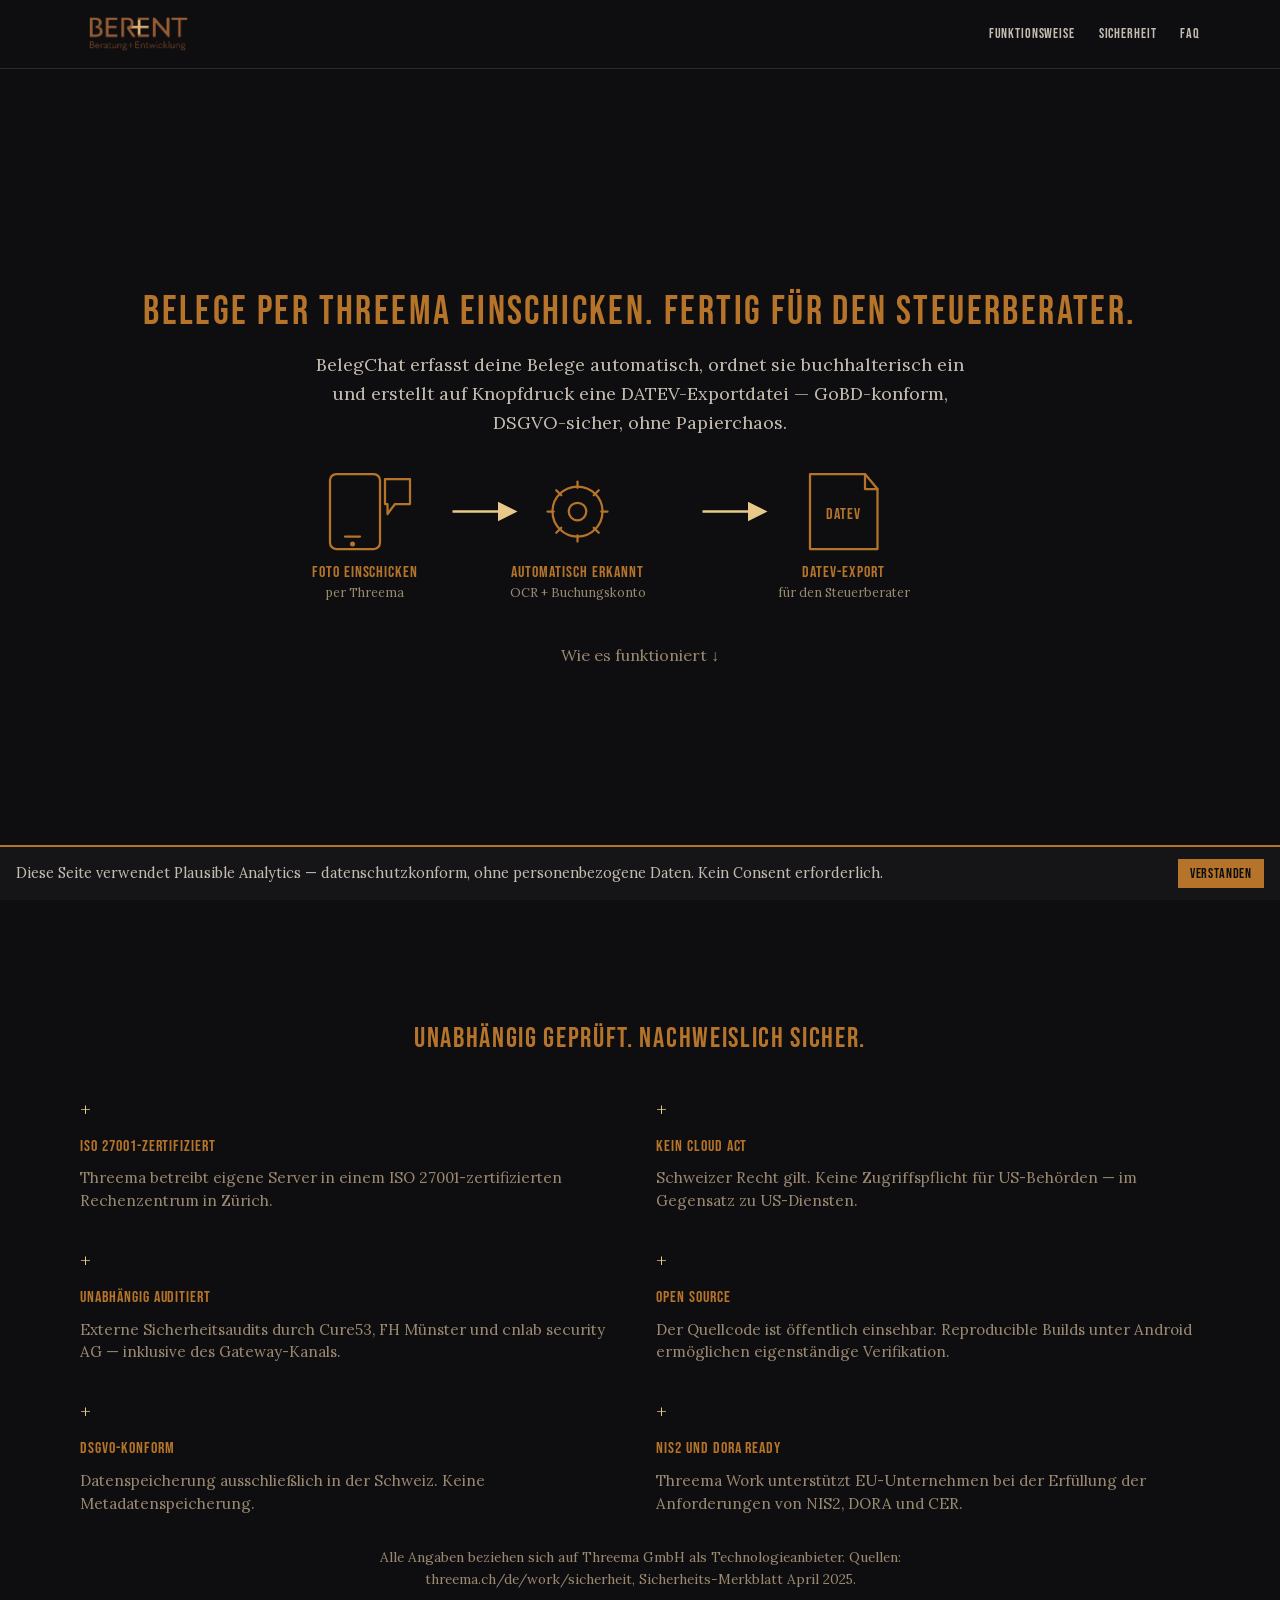
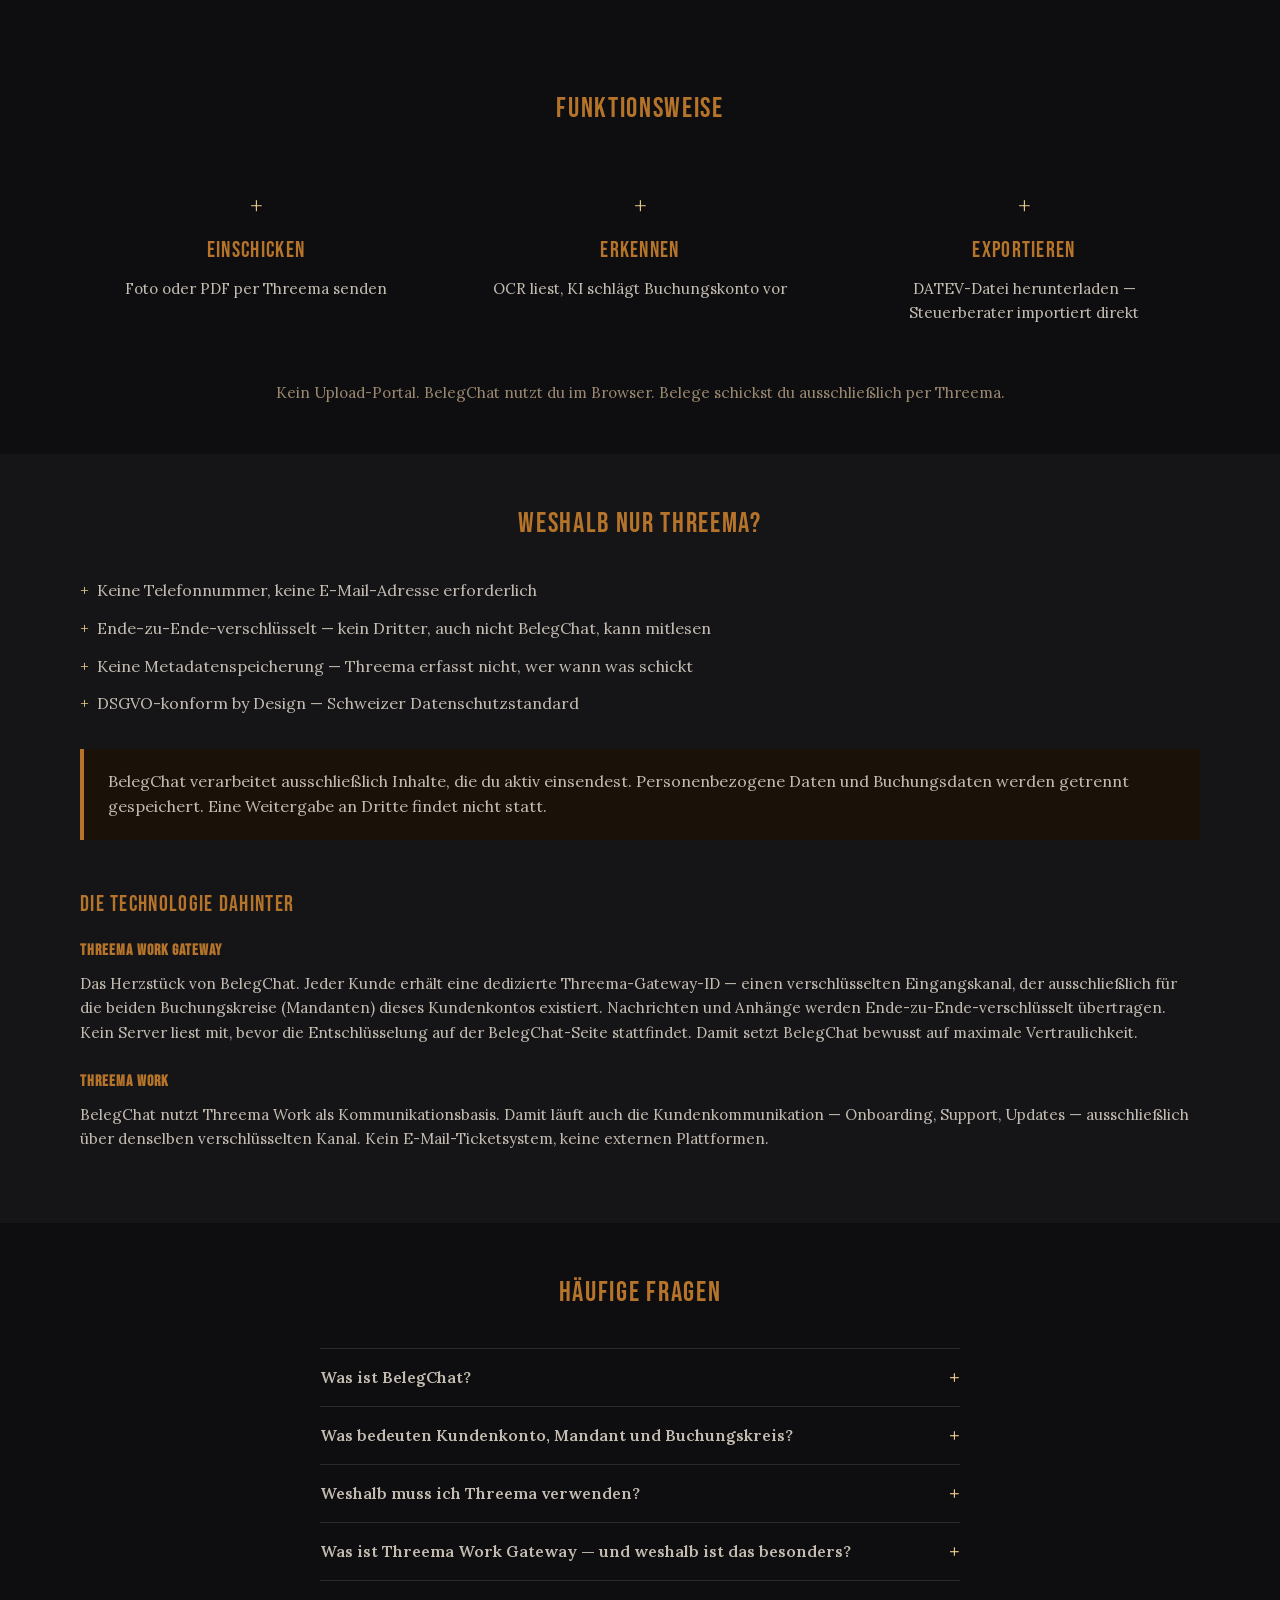
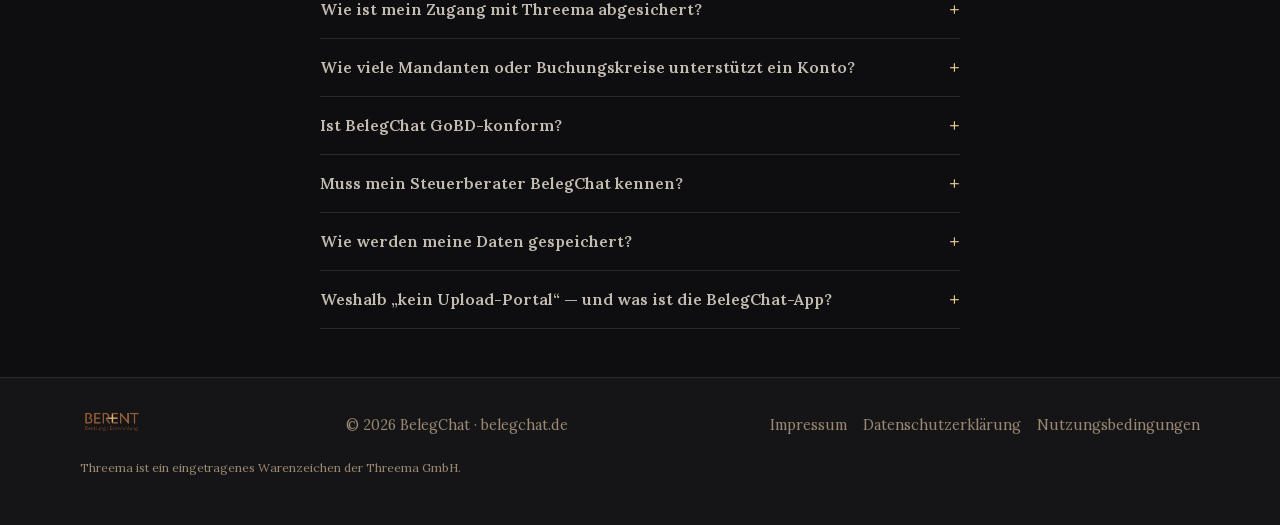
==== commit 43bf4070: "Neue Sektion Sicherheitsnachweise (Threema-Zertifizierungen) nach Trust-Leiste Made-with: Cursor" ====
--- a/index.html
+++ b/index.html
@@ -144,6 +144,45 @@
       </div>
     </section>
 
+    <section id="sicherheitsnachweise" aria-labelledby="heading-sicherheitsnachweise">
+      <div class="container">
+        <h2 id="heading-sicherheitsnachweise" class="section-title">UNABHÄNGIG GEPRÜFT. NACHWEISLICH SICHER.</h2>
+        <div class="sicherheitsnachweise-grid">
+          <article class="sicherheitsnachweise-item">
+            <span class="gold-plus" aria-hidden="true">+</span>
+            <h3 class="sicherheitsnachweise-title">ISO 27001-ZERTIFIZIERT</h3>
+            <p class="sicherheitsnachweise-text">Threema betreibt eigene Server in einem ISO 27001-zertifizierten Rechenzentrum in Zürich.</p>
+          </article>
+          <article class="sicherheitsnachweise-item">
+            <span class="gold-plus" aria-hidden="true">+</span>
+            <h3 class="sicherheitsnachweise-title">KEIN CLOUD ACT</h3>
+            <p class="sicherheitsnachweise-text">Schweizer Recht gilt. Keine Zugriffspflicht für US-Behörden — im Gegensatz zu US-Diensten.</p>
+          </article>
+          <article class="sicherheitsnachweise-item">
+            <span class="gold-plus" aria-hidden="true">+</span>
+            <h3 class="sicherheitsnachweise-title">UNABHÄNGIG AUDITIERT</h3>
+            <p class="sicherheitsnachweise-text">Externe Sicherheitsaudits durch Cure53, FH Münster und cnlab security AG — inklusive des Gateway-Kanals.</p>
+          </article>
+          <article class="sicherheitsnachweise-item">
+            <span class="gold-plus" aria-hidden="true">+</span>
+            <h3 class="sicherheitsnachweise-title">OPEN SOURCE</h3>
+            <p class="sicherheitsnachweise-text">Der Quellcode ist öffentlich einsehbar. Reproducible Builds unter Android ermöglichen eigenständige Verifikation.</p>
+          </article>
+          <article class="sicherheitsnachweise-item">
+            <span class="gold-plus" aria-hidden="true">+</span>
+            <h3 class="sicherheitsnachweise-title">DSGVO-KONFORM</h3>
+            <p class="sicherheitsnachweise-text">Datenspeicherung ausschließlich in der Schweiz. Keine Metadatenspeicherung.</p>
+          </article>
+          <article class="sicherheitsnachweise-item">
+            <span class="gold-plus" aria-hidden="true">+</span>
+            <h3 class="sicherheitsnachweise-title">NIS2 UND DORA READY</h3>
+            <p class="sicherheitsnachweise-text">Threema Work unterstützt EU-Unternehmen bei der Erfüllung der Anforderungen von NIS2, DORA und CER.</p>
+          </article>
+        </div>
+        <p class="sicherheitsnachweise-quelle">Alle Angaben beziehen sich auf Threema GmbH als Technologieanbieter. Quellen: threema.ch/de/work/sicherheit, Sicherheits-Merkblatt April 2025.</p>
+      </div>
+    </section>
+
     <section id="funktionsweise" aria-labelledby="heading-funktionsweise">
       <div class="container">
         <h2 id="heading-funktionsweise" class="section-title">Funktionsweise</h2>
--- a/assets/css/style.css
+++ b/assets/css/style.css
@@ -418,6 +418,65 @@
   flex-shrink: 0;
 }
 
+/* --- Sicherheitsnachweise (Threema-Zertifizierungen) --- */
+#sicherheitsnachweise {
+  background: var(--bg);
+  padding: 3rem 0;
+}
+
+.sicherheitsnachweise-grid {
+  display: grid;
+  grid-template-columns: 1fr;
+  gap: 2rem;
+  margin-bottom: 2rem;
+}
+
+@media (min-width: 768px) {
+  .sicherheitsnachweise-grid {
+    grid-template-columns: repeat(2, 1fr);
+  }
+}
+
+.sicherheitsnachweise-item {
+  display: flex;
+  flex-direction: column;
+  gap: 0.5rem;
+}
+
+.sicherheitsnachweise-item .gold-plus {
+  font-size: 1.25rem;
+  flex-shrink: 0;
+}
+
+.sicherheitsnachweise-title {
+  font-family: 'Bebas Neue', sans-serif;
+  font-size: 1rem;
+  letter-spacing: 0.06em;
+  color: var(--copper);
+  margin: 0;
+  text-transform: uppercase;
+}
+
+.sicherheitsnachweise-text {
+  font-family: 'Lora', serif;
+  font-size: 0.95rem;
+  color: #9A8870;
+  margin: 0;
+  line-height: 1.5;
+}
+
+.sicherheitsnachweise-quelle {
+  font-family: 'Lora', serif;
+  font-size: 0.85rem;
+  color: #9A8870;
+  font-weight: 300;
+  margin: 0;
+  text-align: center;
+  max-width: 42rem;
+  margin-left: auto;
+  margin-right: auto;
+}
+
 /* --- Section generic --- */
 section {
   padding: 3rem 0;
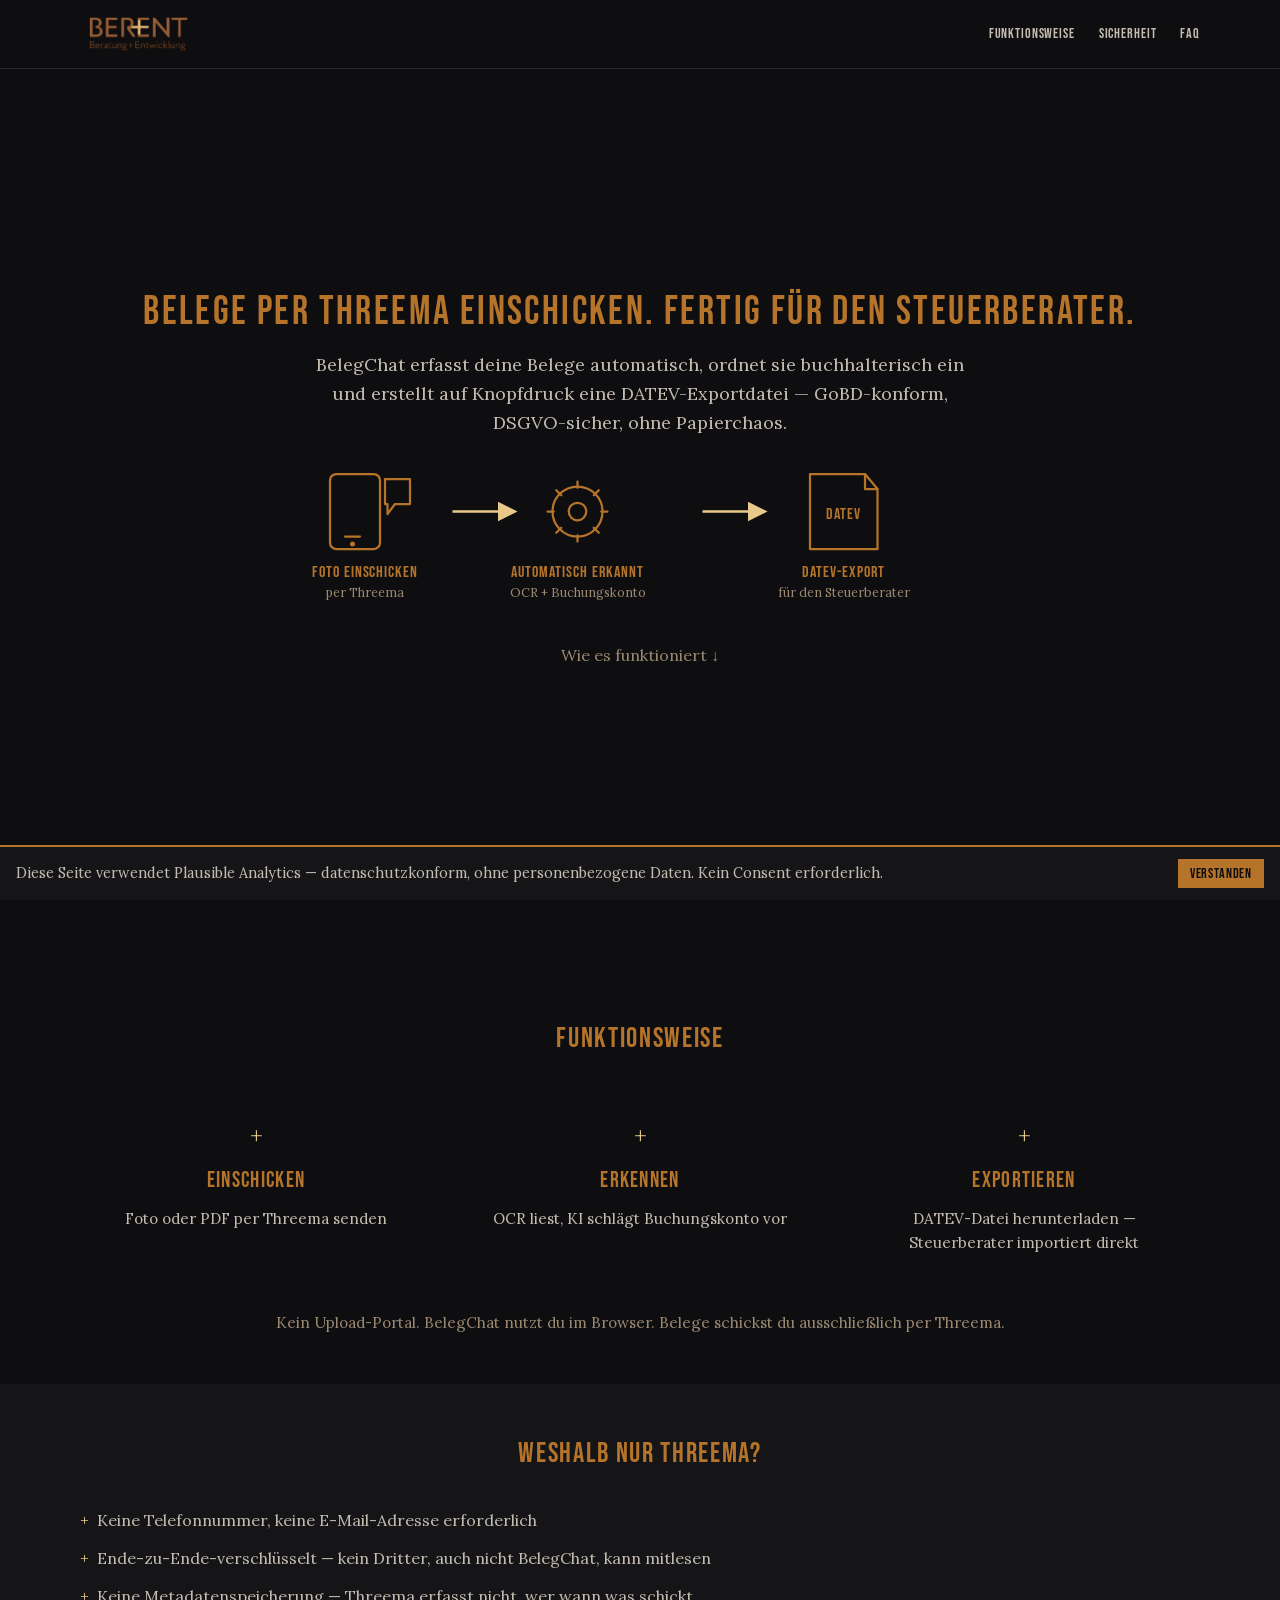
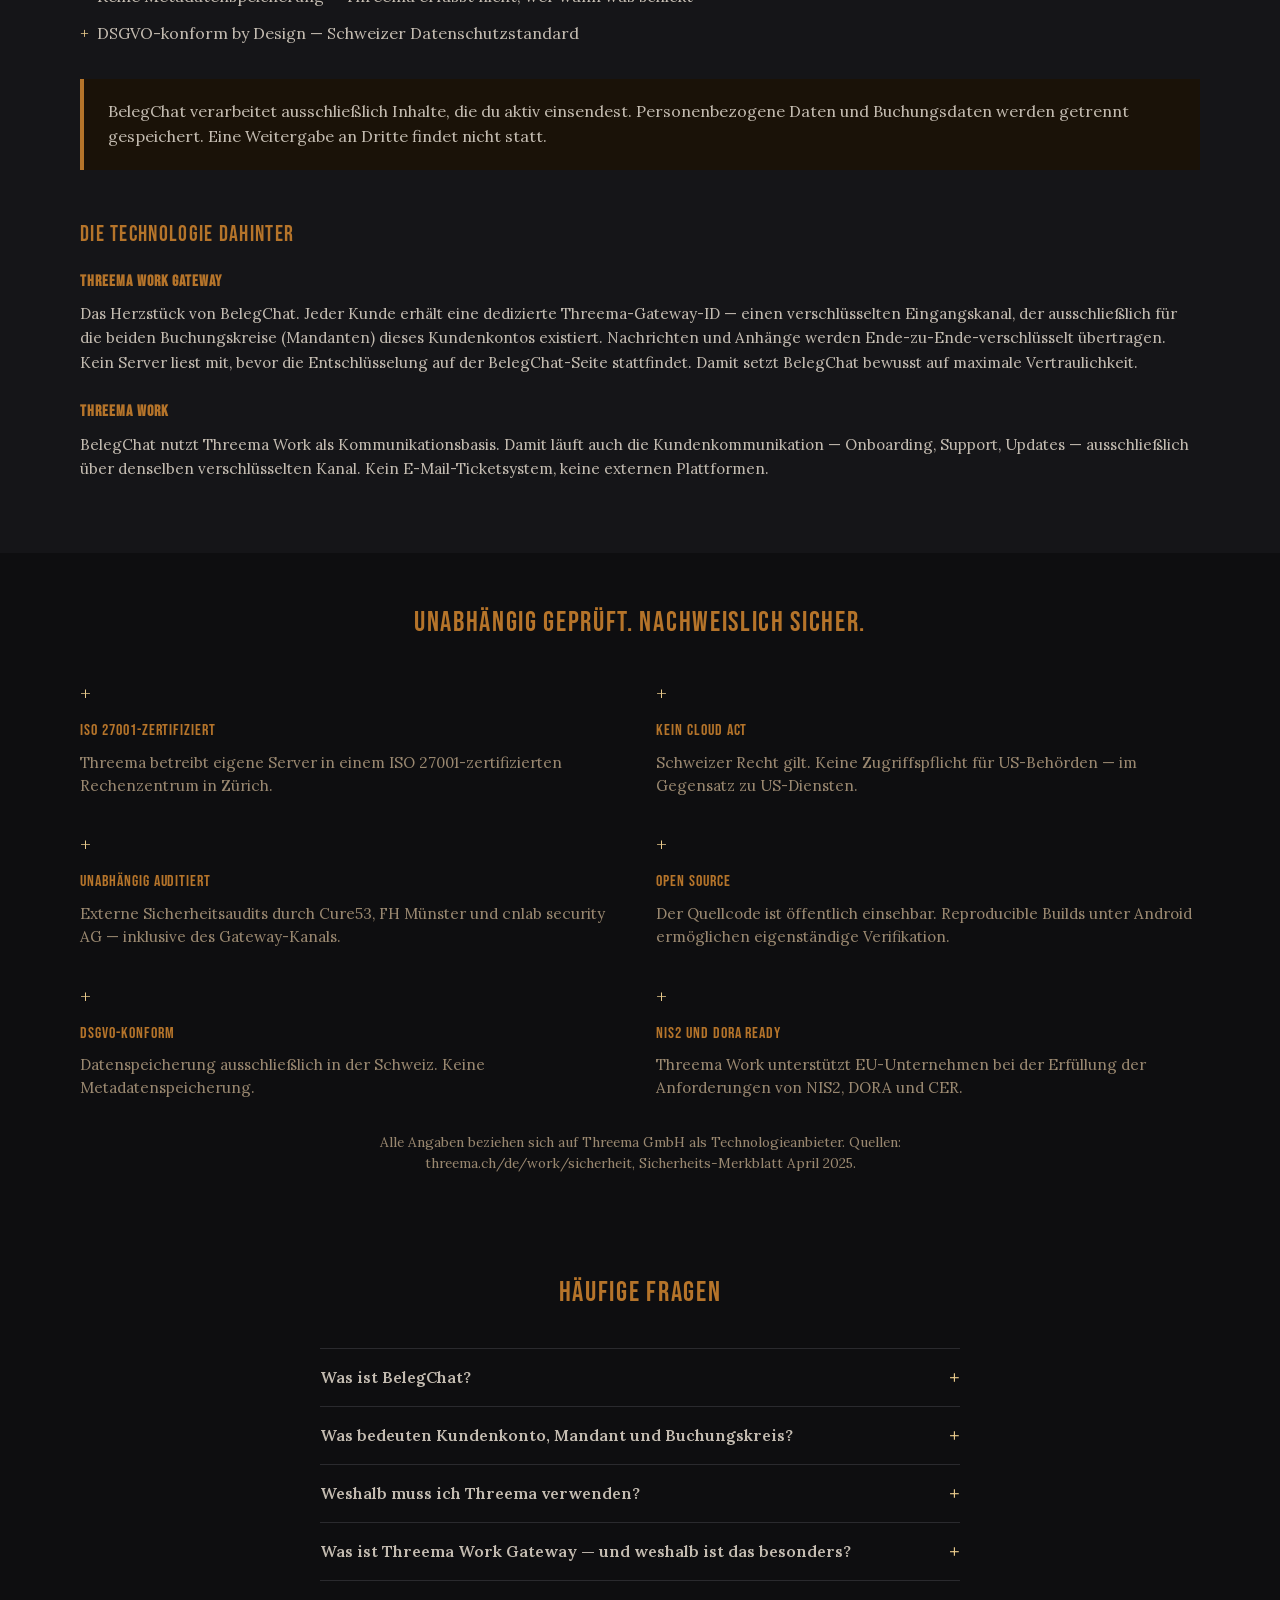
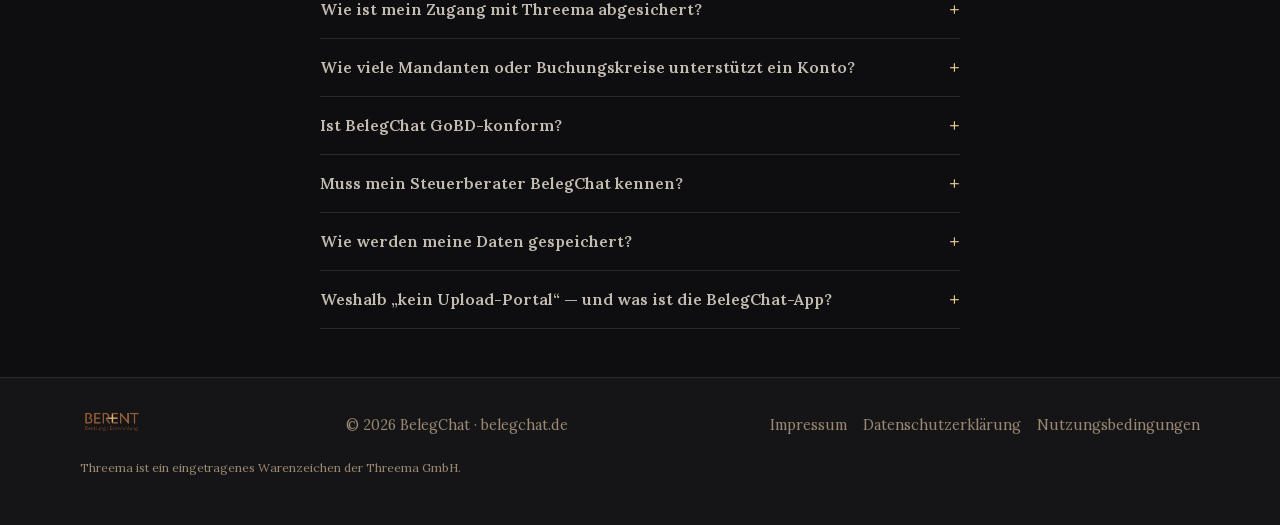
==== commit dbbb23e7: "Sicherheitsnachweise-Sektion vor FAQ verschoben Made-with: Cursor" ====
--- a/index.html
+++ b/index.html
@@ -144,45 +144,6 @@
       </div>
     </section>
 
-    <section id="sicherheitsnachweise" aria-labelledby="heading-sicherheitsnachweise">
-      <div class="container">
-        <h2 id="heading-sicherheitsnachweise" class="section-title">UNABHÄNGIG GEPRÜFT. NACHWEISLICH SICHER.</h2>
-        <div class="sicherheitsnachweise-grid">
-          <article class="sicherheitsnachweise-item">
-            <span class="gold-plus" aria-hidden="true">+</span>
-            <h3 class="sicherheitsnachweise-title">ISO 27001-ZERTIFIZIERT</h3>
-            <p class="sicherheitsnachweise-text">Threema betreibt eigene Server in einem ISO 27001-zertifizierten Rechenzentrum in Zürich.</p>
-          </article>
-          <article class="sicherheitsnachweise-item">
-            <span class="gold-plus" aria-hidden="true">+</span>
-            <h3 class="sicherheitsnachweise-title">KEIN CLOUD ACT</h3>
-            <p class="sicherheitsnachweise-text">Schweizer Recht gilt. Keine Zugriffspflicht für US-Behörden — im Gegensatz zu US-Diensten.</p>
-          </article>
-          <article class="sicherheitsnachweise-item">
-            <span class="gold-plus" aria-hidden="true">+</span>
-            <h3 class="sicherheitsnachweise-title">UNABHÄNGIG AUDITIERT</h3>
-            <p class="sicherheitsnachweise-text">Externe Sicherheitsaudits durch Cure53, FH Münster und cnlab security AG — inklusive des Gateway-Kanals.</p>
-          </article>
-          <article class="sicherheitsnachweise-item">
-            <span class="gold-plus" aria-hidden="true">+</span>
-            <h3 class="sicherheitsnachweise-title">OPEN SOURCE</h3>
-            <p class="sicherheitsnachweise-text">Der Quellcode ist öffentlich einsehbar. Reproducible Builds unter Android ermöglichen eigenständige Verifikation.</p>
-          </article>
-          <article class="sicherheitsnachweise-item">
-            <span class="gold-plus" aria-hidden="true">+</span>
-            <h3 class="sicherheitsnachweise-title">DSGVO-KONFORM</h3>
-            <p class="sicherheitsnachweise-text">Datenspeicherung ausschließlich in der Schweiz. Keine Metadatenspeicherung.</p>
-          </article>
-          <article class="sicherheitsnachweise-item">
-            <span class="gold-plus" aria-hidden="true">+</span>
-            <h3 class="sicherheitsnachweise-title">NIS2 UND DORA READY</h3>
-            <p class="sicherheitsnachweise-text">Threema Work unterstützt EU-Unternehmen bei der Erfüllung der Anforderungen von NIS2, DORA und CER.</p>
-          </article>
-        </div>
-        <p class="sicherheitsnachweise-quelle">Alle Angaben beziehen sich auf Threema GmbH als Technologieanbieter. Quellen: threema.ch/de/work/sicherheit, Sicherheits-Merkblatt April 2025.</p>
-      </div>
-    </section>
-
     <section id="funktionsweise" aria-labelledby="heading-funktionsweise">
       <div class="container">
         <h2 id="heading-funktionsweise" class="section-title">Funktionsweise</h2>
@@ -276,6 +237,45 @@
           <button type="submit" class="btn-primary" aria-label="Jetzt registrieren">Jetzt registrieren</button>
           <p class="form-note">Mit der Registrierung stimmst du unseren Nutzungsbedingungen zu. Deine Daten werden ausschließlich zur Kontoverwaltung verwendet.</p>
         </form>
+      </div>
+    </section>
+
+    <section id="sicherheitsnachweise" aria-labelledby="heading-sicherheitsnachweise">
+      <div class="container">
+        <h2 id="heading-sicherheitsnachweise" class="section-title">UNABHÄNGIG GEPRÜFT. NACHWEISLICH SICHER.</h2>
+        <div class="sicherheitsnachweise-grid">
+          <article class="sicherheitsnachweise-item">
+            <span class="gold-plus" aria-hidden="true">+</span>
+            <h3 class="sicherheitsnachweise-title">ISO 27001-ZERTIFIZIERT</h3>
+            <p class="sicherheitsnachweise-text">Threema betreibt eigene Server in einem ISO 27001-zertifizierten Rechenzentrum in Zürich.</p>
+          </article>
+          <article class="sicherheitsnachweise-item">
+            <span class="gold-plus" aria-hidden="true">+</span>
+            <h3 class="sicherheitsnachweise-title">KEIN CLOUD ACT</h3>
+            <p class="sicherheitsnachweise-text">Schweizer Recht gilt. Keine Zugriffspflicht für US-Behörden — im Gegensatz zu US-Diensten.</p>
+          </article>
+          <article class="sicherheitsnachweise-item">
+            <span class="gold-plus" aria-hidden="true">+</span>
+            <h3 class="sicherheitsnachweise-title">UNABHÄNGIG AUDITIERT</h3>
+            <p class="sicherheitsnachweise-text">Externe Sicherheitsaudits durch Cure53, FH Münster und cnlab security AG — inklusive des Gateway-Kanals.</p>
+          </article>
+          <article class="sicherheitsnachweise-item">
+            <span class="gold-plus" aria-hidden="true">+</span>
+            <h3 class="sicherheitsnachweise-title">OPEN SOURCE</h3>
+            <p class="sicherheitsnachweise-text">Der Quellcode ist öffentlich einsehbar. Reproducible Builds unter Android ermöglichen eigenständige Verifikation.</p>
+          </article>
+          <article class="sicherheitsnachweise-item">
+            <span class="gold-plus" aria-hidden="true">+</span>
+            <h3 class="sicherheitsnachweise-title">DSGVO-KONFORM</h3>
+            <p class="sicherheitsnachweise-text">Datenspeicherung ausschließlich in der Schweiz. Keine Metadatenspeicherung.</p>
+          </article>
+          <article class="sicherheitsnachweise-item">
+            <span class="gold-plus" aria-hidden="true">+</span>
+            <h3 class="sicherheitsnachweise-title">NIS2 UND DORA READY</h3>
+            <p class="sicherheitsnachweise-text">Threema Work unterstützt EU-Unternehmen bei der Erfüllung der Anforderungen von NIS2, DORA und CER.</p>
+          </article>
+        </div>
+        <p class="sicherheitsnachweise-quelle">Alle Angaben beziehen sich auf Threema GmbH als Technologieanbieter. Quellen: threema.ch/de/work/sicherheit, Sicherheits-Merkblatt April 2025.</p>
       </div>
     </section>
 
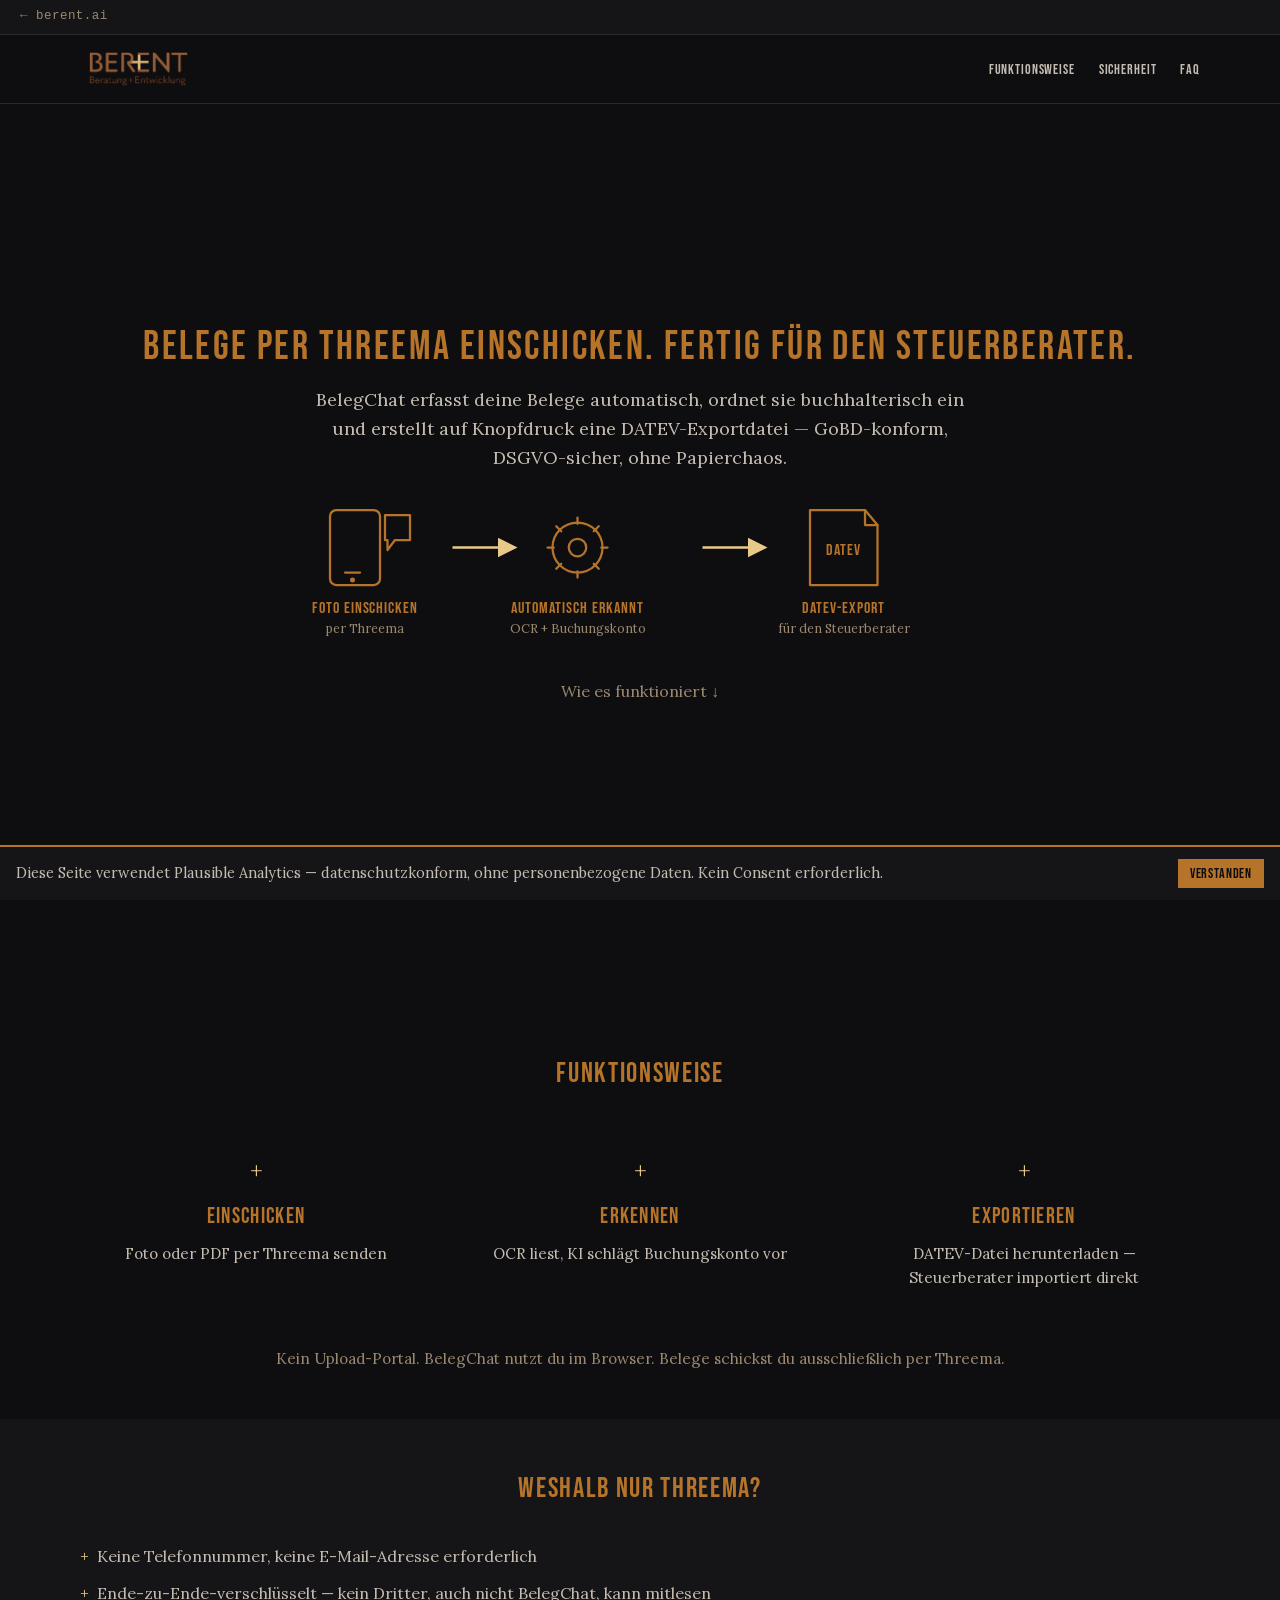
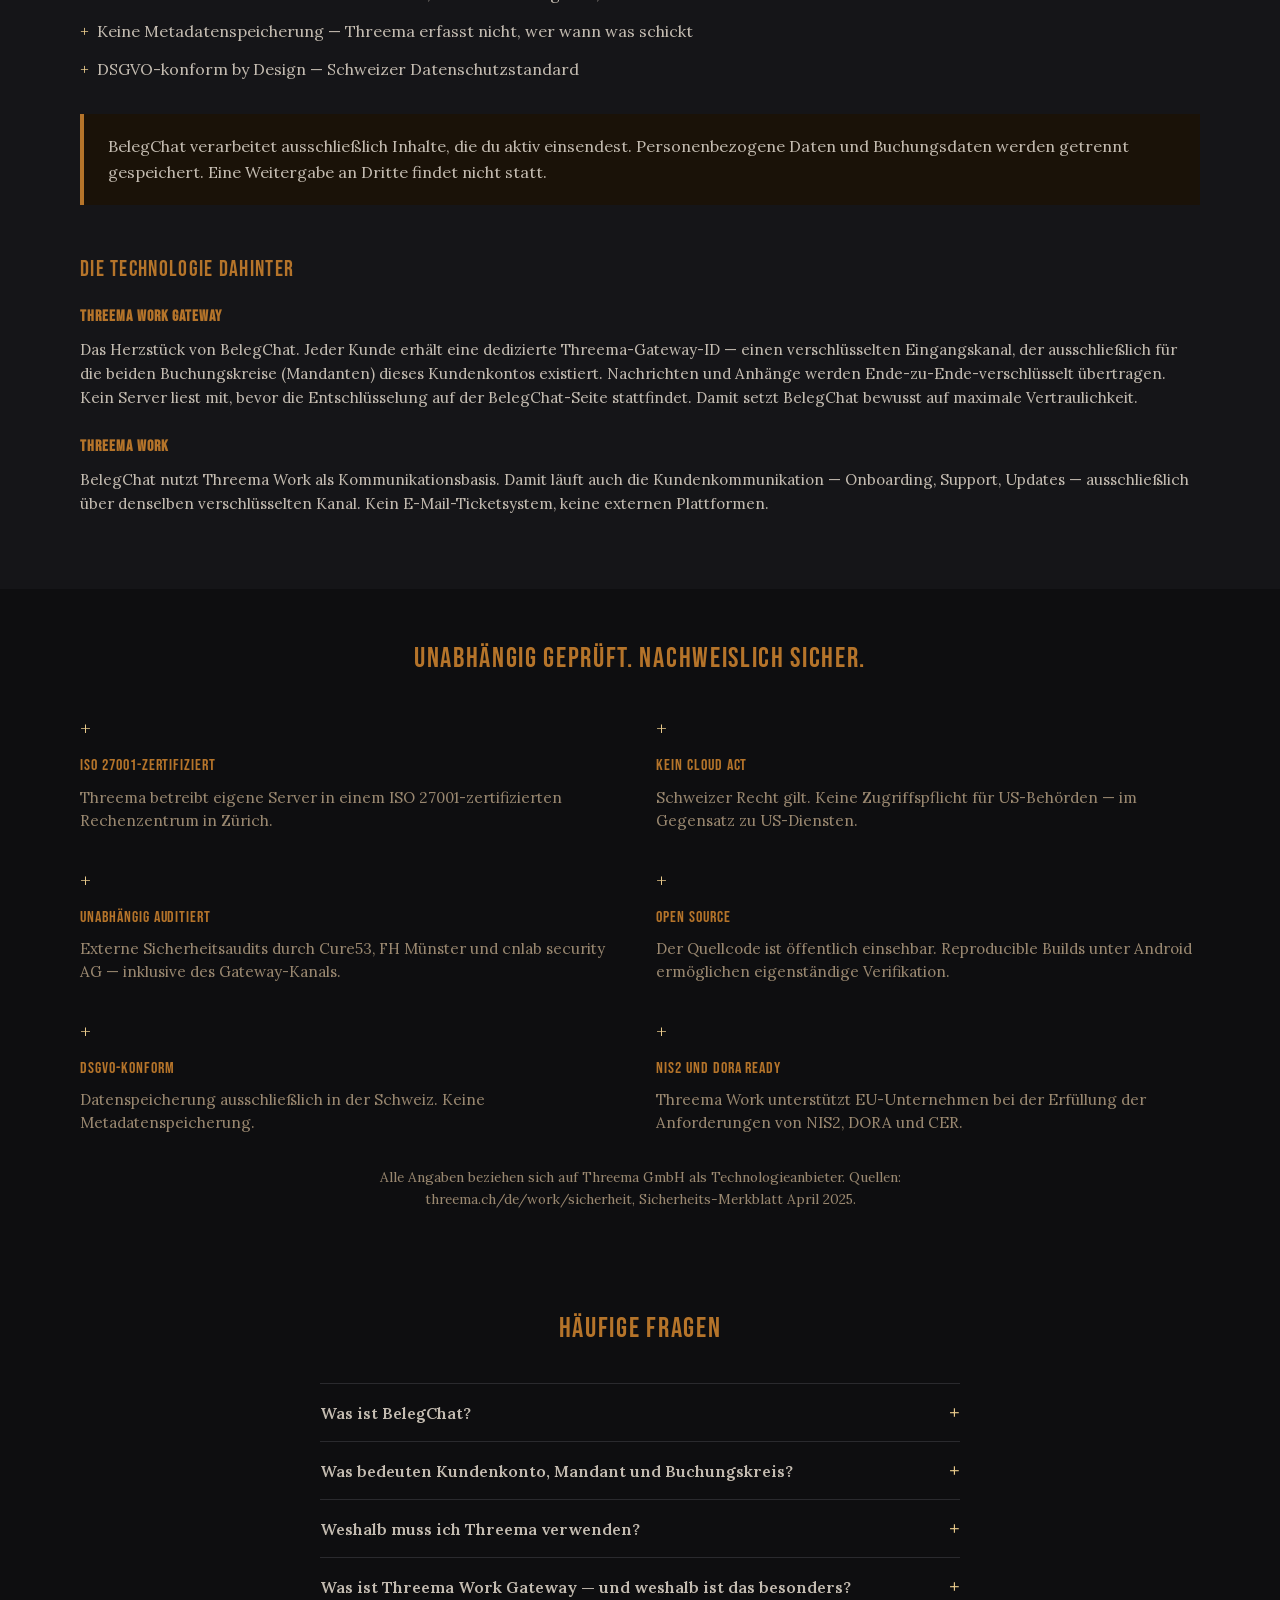
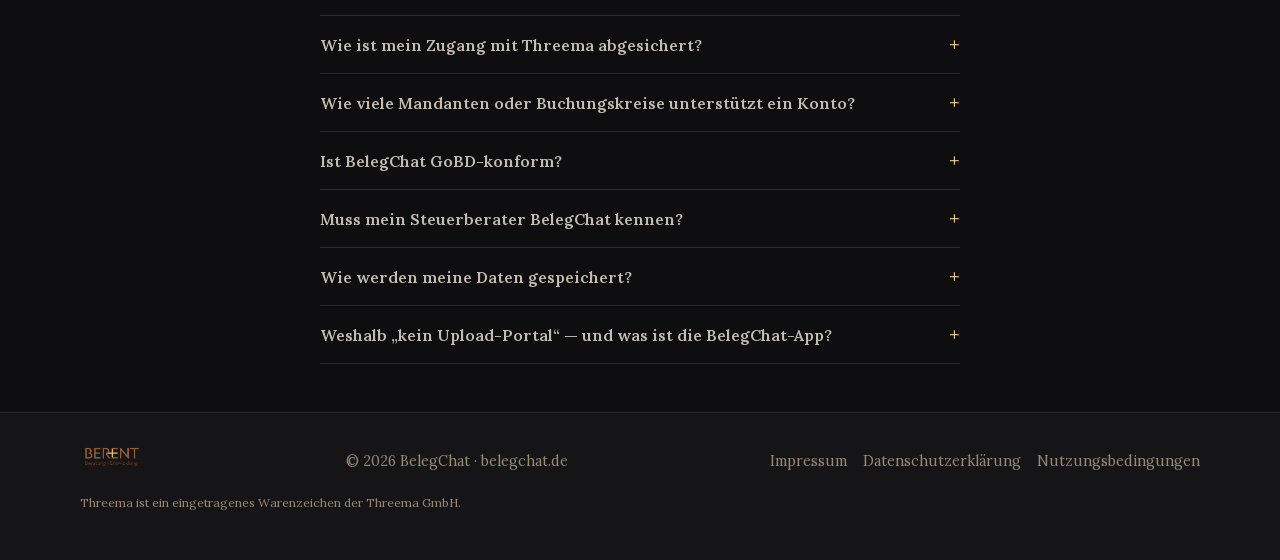
==== commit 24b16cef: "Add smart back-navigation to berent.ai/apps (BER-14) Co-Authored-By: Claude Opus 4.6 <noreply@anthro" ====
--- a/index.html
+++ b/index.html
@@ -9,6 +9,7 @@
   <link rel="stylesheet" href="/assets/css/style.css">
 </head>
 <body>
+  <a href="https://berent.ai/apps" class="header-back" onclick="event.preventDefault(); if(window.opener) { window.close(); } else if(document.referrer.includes('berent.ai')) { history.back(); } else { window.location.href='https://berent.ai/apps'; }">← berent.ai</a>
   <header>
     <nav class="nav" role="navigation" aria-label="Hauptnavigation">
       <div class="container nav-inner">
--- a/assets/css/style.css
+++ b/assets/css/style.css
@@ -910,3 +910,21 @@
 .cookie-banner .btn-dismiss:hover {
   filter: brightness(1.1);
 }
+
+/* --- Back-Navigation --- */
+.header-back {
+  display: block;
+  background: var(--card-bg);
+  border-bottom: 1px solid var(--border);
+  padding: 0.45rem 1.25rem;
+  font-family: 'JetBrains Mono', monospace;
+  font-size: 0.78rem;
+  letter-spacing: 0.04em;
+  color: var(--text-secondary);
+  text-decoration: none;
+  transition: color 0.2s ease;
+}
+
+.header-back:hover {
+  color: var(--copper);
+}
